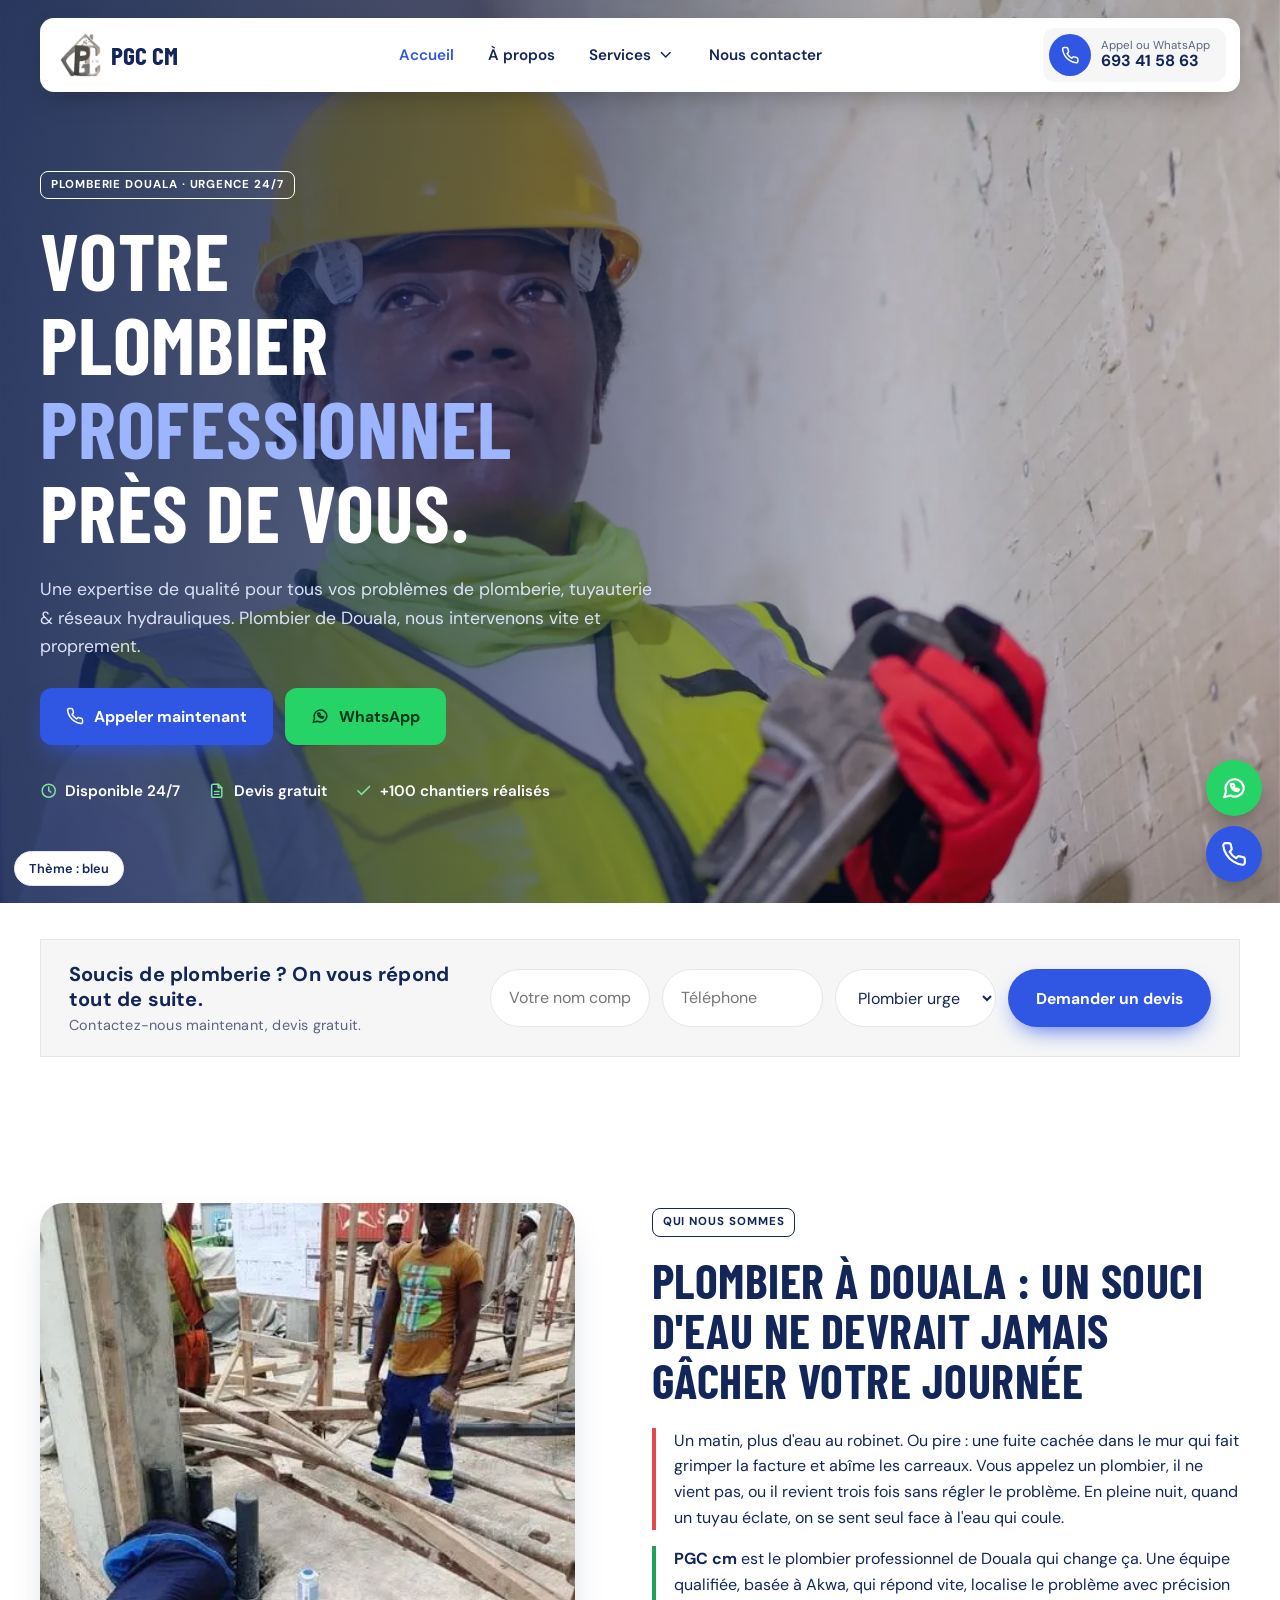
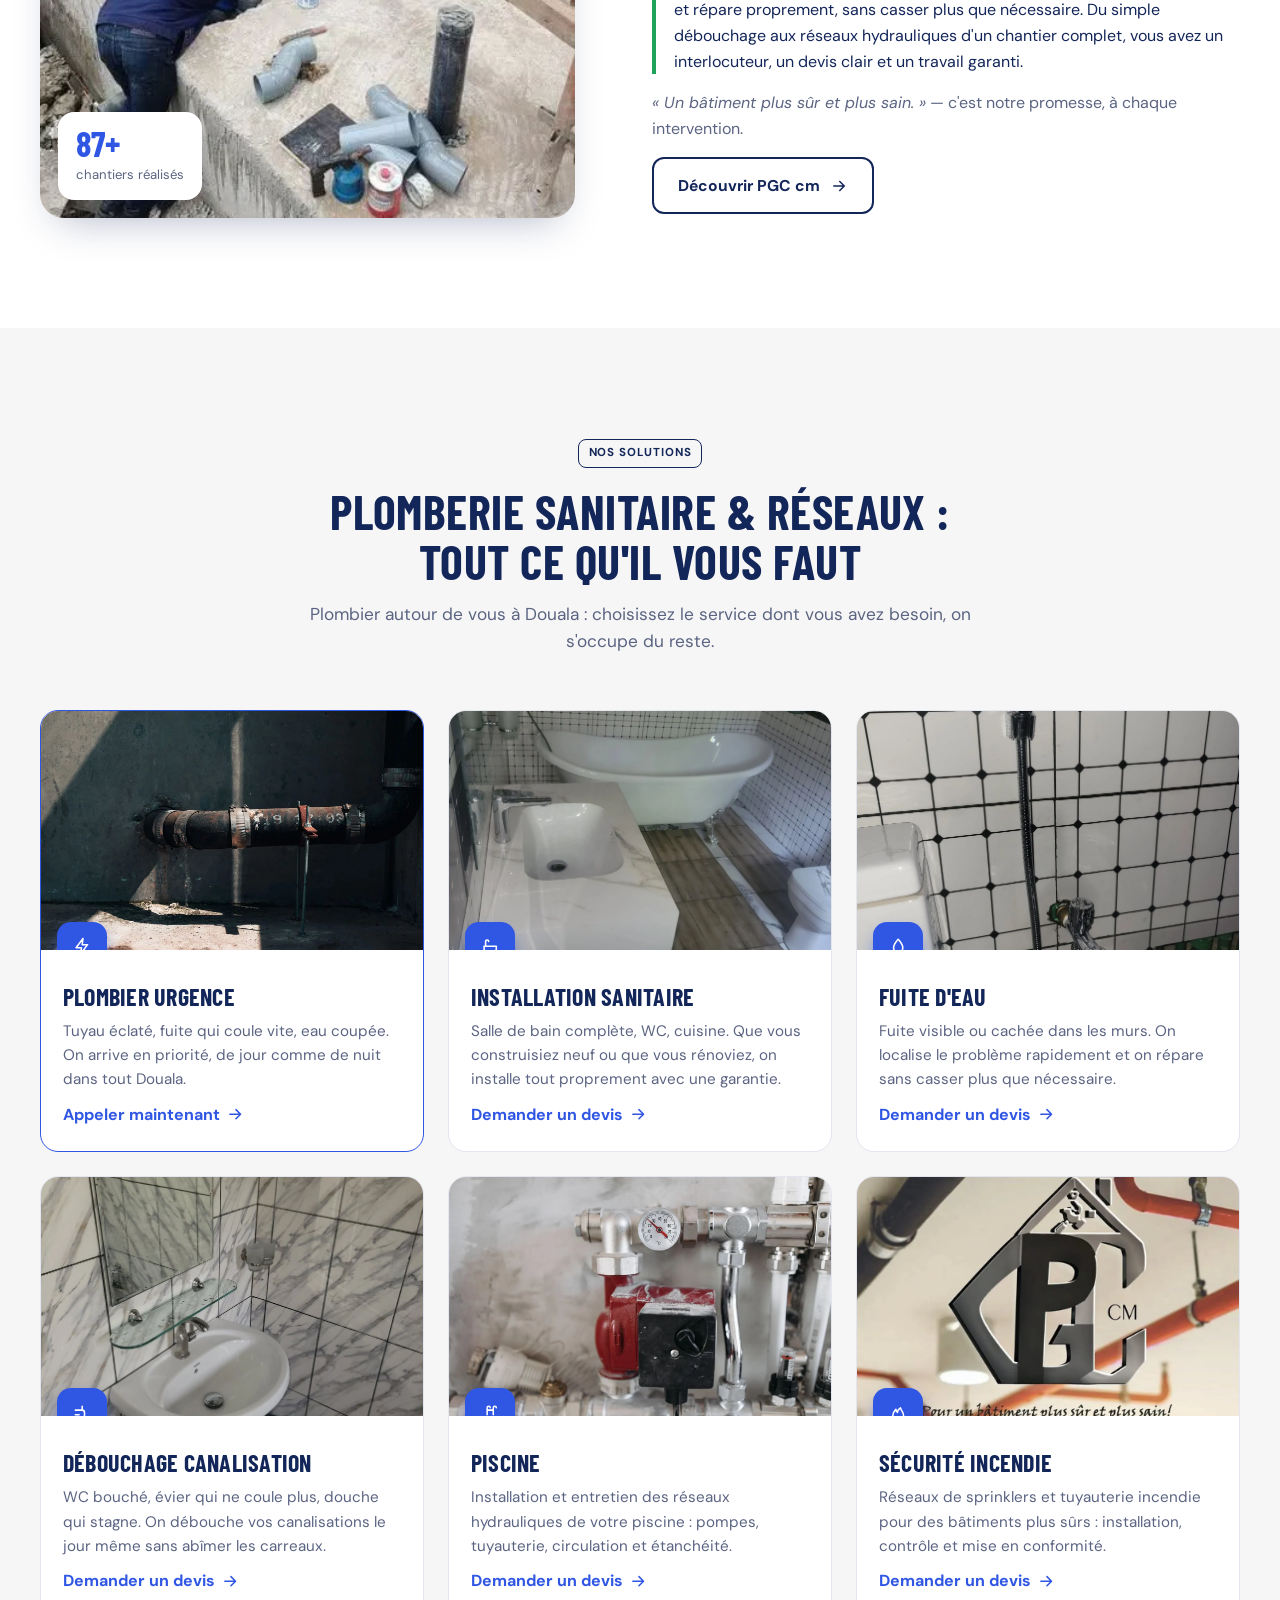
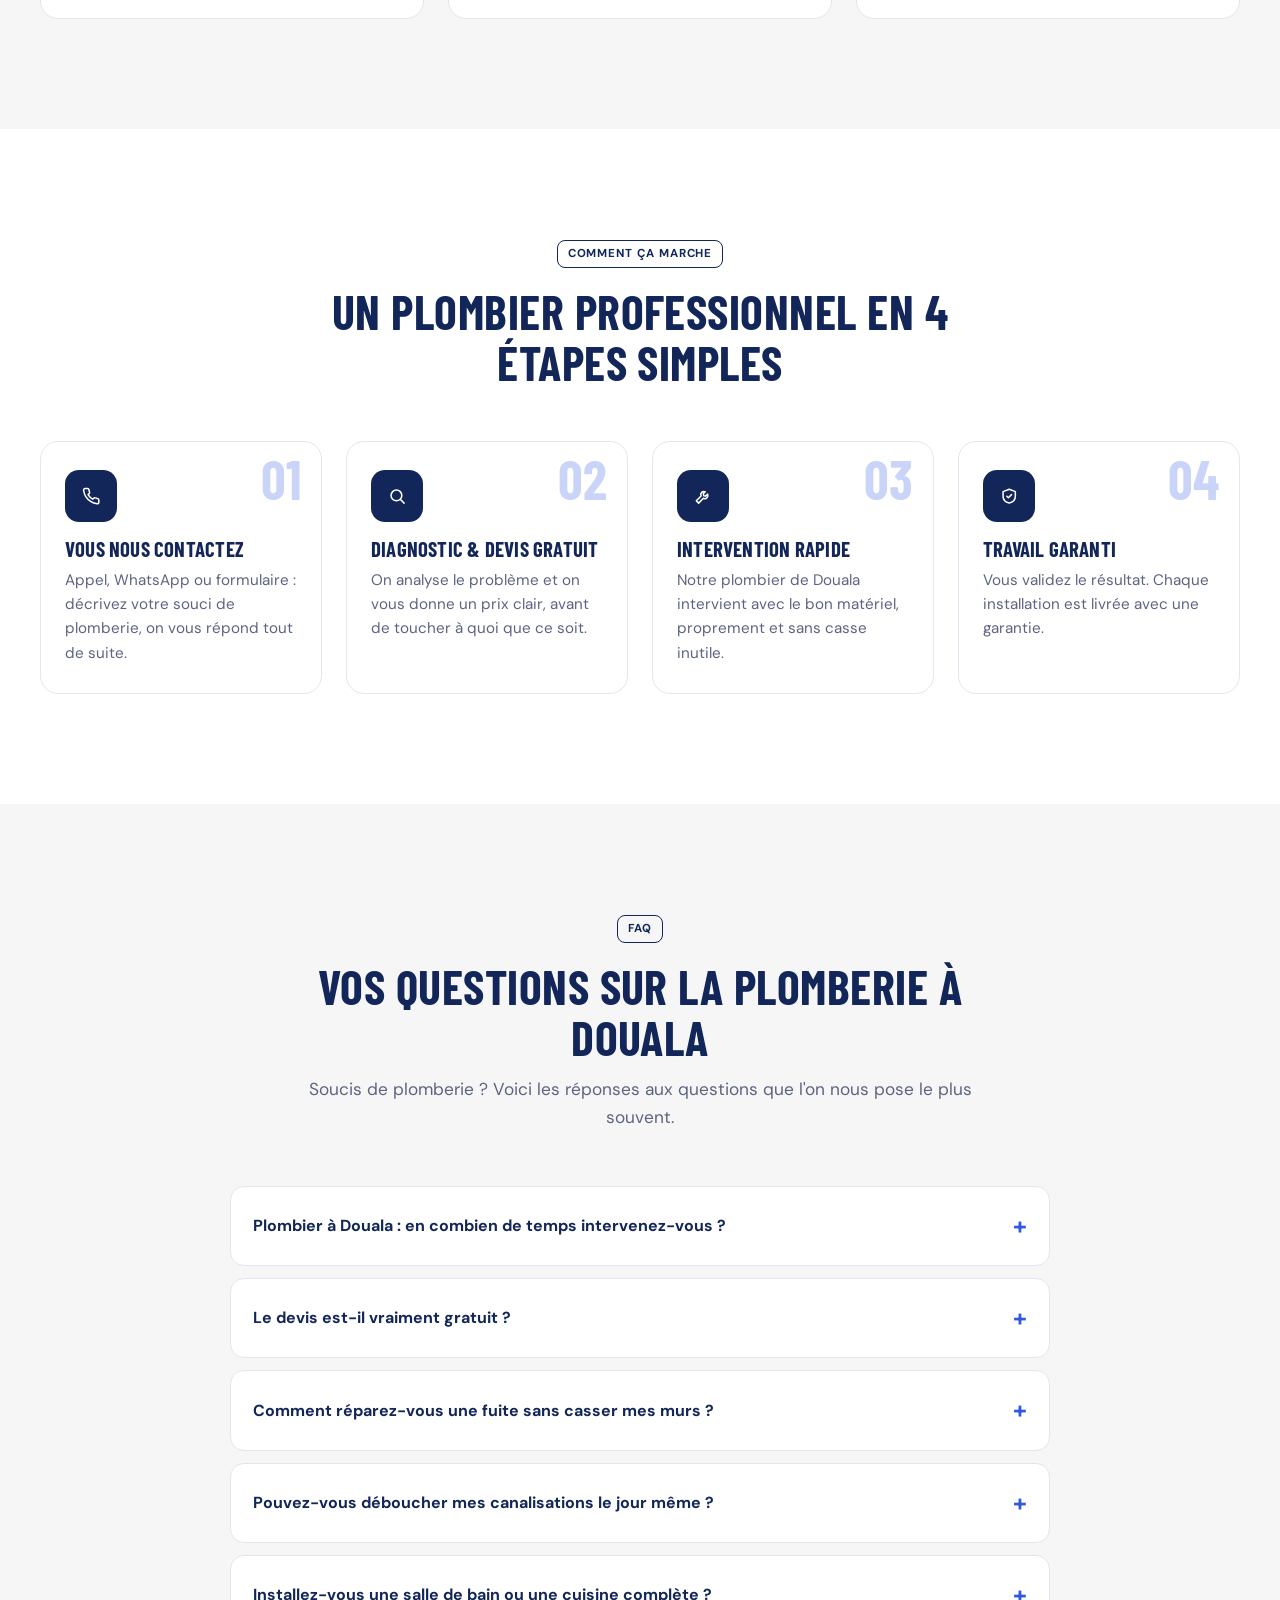
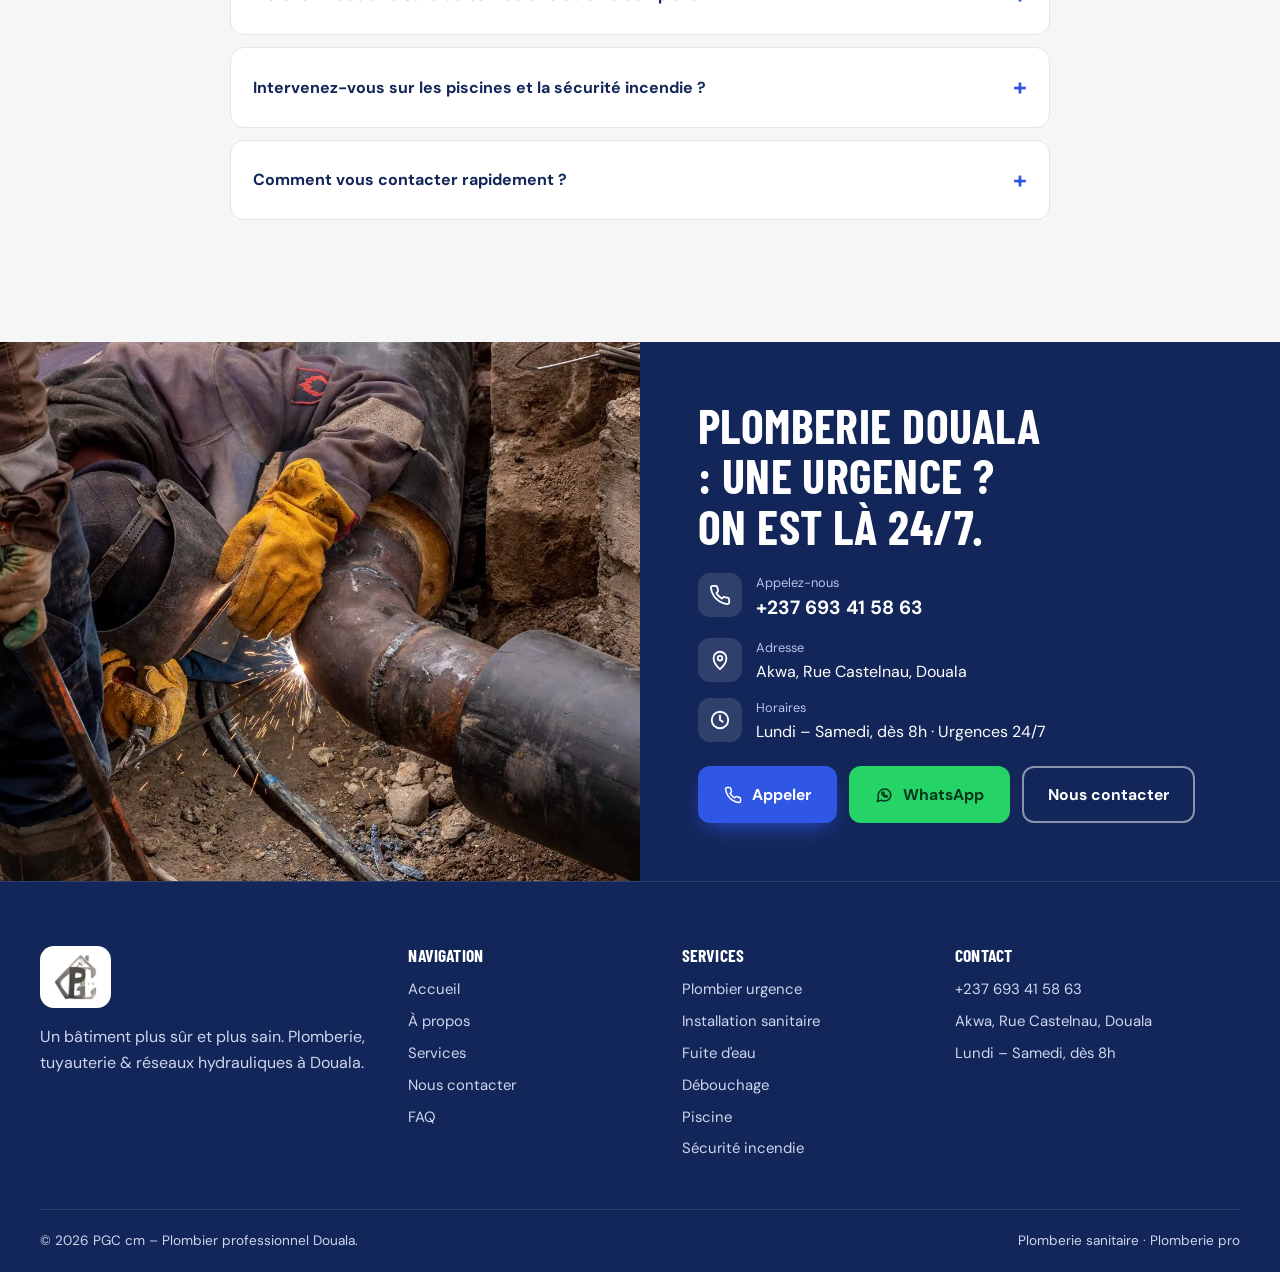
==== index.html @ 085d0d64 "Site vitrine PGC cm : accueil, à propos, contact (SEO, WebP, FAQ) Co-Authored-By: Claude Sonnet 5.5 " ====
<!doctype html>
<html lang="fr">
<head>
<meta charset="utf-8">
<meta name="viewport" content="width=device-width,initial-scale=1">
<title>Plombier professionnel Douala | Plomberie – PGC cm</title>
<meta name="description" content="PGC cm, plombier professionnel à Douala (Akwa) : plomberie sanitaire, fuite d'eau, débouchage, urgence 24/7. Devis gratuit. Appelez le 693 41 58 63.">
<link rel="preconnect" href="https://fonts.googleapis.com"><link rel="preconnect" href="https://fonts.gstatic.com" crossorigin>
<link href="https://fonts.googleapis.com/css2?family=Barlow+Condensed:wght@600;700&family=DM+Sans:wght@400;500;600;700&display=swap" rel="stylesheet">
<link rel="icon" href="assets/img/logo.webp">
<link rel="stylesheet" href="assets/css/style.css">
<!-- SEO -->
<link rel="canonical" href="https://www.pgccm.com/">
<meta name="robots" content="index,follow,max-image-preview:large">
<meta name="theme-color" content="#132659">
<meta name="geo.region" content="CM-LT"><meta name="geo.placename" content="Douala">
<meta property="og:type" content="website"><meta property="og:locale" content="fr_FR"><meta property="og:site_name" content="PGC cm">
<meta property="og:title" content="Plombier professionnel Douala | Plomberie – PGC cm"><meta property="og:description" content="PGC cm, plombier professionnel à Douala (Akwa) : plomberie sanitaire, fuite d'eau, débouchage, urgence 24/7. Devis gratuit. Appelez le 693 41 58 63.">
<meta property="og:url" content="https://www.pgccm.com/"><meta property="og:image" content="https://www.pgccm.com/assets/img/hero.webp">
<meta name="twitter:card" content="summary_large_image"><meta name="twitter:title" content="Plombier professionnel Douala | Plomberie – PGC cm"><meta name="twitter:description" content="PGC cm, plombier professionnel à Douala (Akwa) : plomberie sanitaire, fuite d'eau, débouchage, urgence 24/7. Devis gratuit. Appelez le 693 41 58 63."><meta name="twitter:image" content="https://www.pgccm.com/assets/img/hero.webp">
<link rel="preload" as="image" href="assets/img/hero.webp" fetchpriority="high">
<script type="application/ld+json">{"@context": "https://schema.org", "@type": ["Plumber", "LocalBusiness"], "@id": "https://www.pgccm.com/#business", "name": "PGC cm", "slogan": "Un bâtiment plus sûr et plus sain.", "url": "https://www.pgccm.com/", "image": "https://www.pgccm.com/assets/img/hero.webp", "logo": "https://www.pgccm.com/assets/img/logo.webp", "telephone": "+237693415863", "address": {"@type": "PostalAddress", "streetAddress": "Rue Castelnau, Akwa", "addressLocality": "Douala", "addressCountry": "CM"}, "areaServed": {"@type": "City", "name": "Douala"}, "openingHoursSpecification": [{"@type": "OpeningHoursSpecification", "dayOfWeek": ["Monday", "Tuesday", "Wednesday", "Thursday", "Friday", "Saturday"], "opens": "08:00", "closes": "18:00"}], "hasOfferCatalog": {"@type": "OfferCatalog", "name": "Services de plomberie", "itemListElement": [{"@type": "Offer", "itemOffered": {"@type": "Service", "name": "Plombier urgence"}}, {"@type": "Offer", "itemOffered": {"@type": "Service", "name": "Installation sanitaire"}}, {"@type": "Offer", "itemOffered": {"@type": "Service", "name": "Réparation de fuite d'eau"}}, {"@type": "Offer", "itemOffered": {"@type": "Service", "name": "Débouchage de canalisation"}}, {"@type": "Offer", "itemOffered": {"@type": "Service", "name": "Plomberie de piscine"}}, {"@type": "Offer", "itemOffered": {"@type": "Service", "name": "Sécurité incendie"}}]}}</script>
<script type="application/ld+json">{"@context": "https://schema.org", "@type": "FAQPage", "mainEntity": [{"@type": "Question", "name": "Plombier à Douala : en combien de temps intervenez-vous ?", "acceptedAnswer": {"@type": "Answer", "text": "Pour une urgence (tuyau éclaté, grosse fuite, eau coupée), nous venons en priorité, de jour comme de nuit. Pour les autres demandes, nous passons en général sous 24 heures."}}, {"@type": "Question", "name": "Le devis est-il vraiment gratuit ?", "acceptedAnswer": {"@type": "Answer", "text": "Oui. Nous évaluons votre besoin et vous donnons un prix clair avant le début des travaux, sans engagement."}}, {"@type": "Question", "name": "Comment réparez-vous une fuite sans casser mes murs ?", "acceptedAnswer": {"@type": "Answer", "text": "Nous localisons d'abord la fuite avec précision, pour ne casser que le strict nécessaire, puis nous réparons et remettons proprement."}}, {"@type": "Question", "name": "Pouvez-vous déboucher mes canalisations le jour même ?", "acceptedAnswer": {"@type": "Answer", "text": "Dans la grande majorité des cas, oui. WC bouché, évier ou douche qui stagne : nous débouchons sans abîmer vos carreaux."}}, {"@type": "Question", "name": "Installez-vous une salle de bain ou une cuisine complète ?", "acceptedAnswer": {"@type": "Answer", "text": "Oui, en neuf comme en rénovation : salle de bain, WC et cuisine, avec une garantie sur l'installation."}}, {"@type": "Question", "name": "Intervenez-vous sur les piscines et la sécurité incendie ?", "acceptedAnswer": {"@type": "Answer", "text": "Oui, nous réalisons les réseaux hydrauliques de piscines ainsi que la tuyauterie de sécurité incendie (sprinklers)."}}, {"@type": "Question", "name": "Comment vous contacter rapidement ?", "acceptedAnswer": {"@type": "Answer", "text": "Appelez le 693 41 58 63, écrivez-nous sur WhatsApp ou remplissez le formulaire de devis. Nous sommes disponibles du lundi au samedi dès 8h, et 24/7 pour les urgences."}}]}</script>
<!-- /SEO -->
</head>
<body>

<header class="site-header">
  <div class="container">
    <nav class="nav" aria-label="Navigation principale">
      <a class="brand" href="index.html"><img width="375" height="400" src="assets/img/logo.webp" alt="Logo PGC cm plombier Douala"><span>PGC cm</span></a>
      <button class="burger" aria-label="Ouvrir le menu" aria-expanded="false"><i data-i="menu"></i></button>
      <ul class="menu">
        <li><a class="active" href="index.html">Accueil</a></li>
        <li><a href="a-propos.html">À propos</a></li>
        <li class="has-mega">
          <button aria-haspopup="true">Services <i data-i="chev"></i></button>
          <div class="mega">
            <a href="index.html#urgence"><span class="ic"><i data-i="bolt"></i></span><span><strong>Plombier urgence</strong><small>Tuyau éclaté, fuite, eau coupée</small></span></a>
            <a href="index.html#sanitaire"><span class="ic"><i data-i="bath"></i></span><span><strong>Installation sanitaire</strong><small>Salle de bain, WC, cuisine</small></span></a>
            <a href="index.html#fuite"><span class="ic"><i data-i="drop"></i></span><span><strong>Fuite d'eau</strong><small>Détection et réparation</small></span></a>
            <a href="index.html#debouchage"><span class="ic"><i data-i="pipe"></i></span><span><strong>Débouchage canalisation</strong><small>WC, évier, douche</small></span></a>
            <a href="index.html#piscine"><span class="ic"><i data-i="pool"></i></span><span><strong>Piscine</strong><small>Installation et réseaux</small></span></a>
            <a href="index.html#incendie"><span class="ic"><i data-i="fire"></i></span><span><strong>Sécurité incendie</strong><small>Réseaux et sprinklers</small></span></a>
          </div>
        </li>
        <li><a href="contact.html">Nous contacter</a></li>
      </ul>
      <a class="nav-call" href="tel:+237693415863"><span class="ic"><i data-i="phone"></i></span><span><small>Appel ou WhatsApp</small>693 41 58 63</span></a>
    </nav>
  </div>
</header>

<main>
<!-- BANNIÈRE -->
<section class="hero">
  <img class="hero-img" src="assets/img/hero.webp" width="1400" height="1050" alt="Plombier professionnel à Douala avec sa clé à tuyau" fetchpriority="high" decoding="async">
  <div class="container">
    <span class="tag">Plomberie Douala · Urgence 24/7</span>
    <h1>Votre plombier <em>professionnel</em> près de vous.</h1>
    <p class="sub">Une expertise de qualité pour tous vos problèmes de plomberie, tuyauterie &amp; réseaux hydrauliques. Plombier de Douala, nous intervenons vite et proprement.</p>
    <div class="cta-row">
      <a class="btn btn-primary" href="tel:+237693415863"><i data-i="phone"></i> Appeler maintenant</a>
      <a class="btn btn-wa" href="https://wa.me/237693415863?text=Bonjour%20PGC%20cm%2C%20j%27ai%20un%20souci%20de%20plomberie." target="_blank" rel="noopener"><i data-i="wa"></i> WhatsApp</a>
    </div>
    <ul class="proofs">
      <li><i data-i="clock"></i> Disponible 24/7</li>
      <li><i data-i="file"></i> Devis gratuit</li>
      <li><i data-i="check"></i> +100 chantiers réalisés</li>
    </ul>
  </div>
</section>

<!-- PANNEAU DEVIS -->
<div class="quote-wrap"><div class="container">
  <div class="quote-bar reveal">
    <h3>Soucis de plomberie ? On vous répond tout de suite.<small>Contactez-nous maintenant, devis gratuit.</small></h3>
    <form class="quote-form" data-wa>
      <input name="nom" type="text" placeholder="Votre nom complet" aria-label="Nom complet" required>
      <input name="tel" type="tel" placeholder="Téléphone" aria-label="Téléphone" required>
      <select name="service" aria-label="Service souhaité">
        <option>Plombier urgence</option><option>Installation sanitaire</option><option>Fuite d'eau</option><option>Débouchage canalisation</option><option>Piscine</option><option>Sécurité incendie</option>
      </select>
      <button class="btn btn-primary" type="submit">Demander un devis</button>
    </form>
  </div>
</div></div>

<!-- QUI NOUS SOMMES -->
<section class="section" id="qui-sommes-nous">
  <div class="container split">
    <div class="photo-anim reveal">
      <img width="443" height="590" src="assets/img/chantier-1.webp" alt="Équipe de plombiers PGC cm sur un chantier à Douala" loading="lazy">
      <div class="badge"><b data-count="100" data-suffix="+">0</b><span>chantiers réalisés</span></div>
    </div>
    <div class="story reveal">
      <span class="tag">Qui nous sommes</span>
      <h2>Plombier à Douala : un souci d'eau ne devrait jamais gâcher votre journée</h2>
      <p class="problem">Un matin, plus d'eau au robinet. Ou pire : une fuite cachée dans le mur qui fait grimper la facture et abîme les carreaux. Vous appelez un plombier, il ne vient pas, ou il revient trois fois sans régler le problème. En pleine nuit, quand un tuyau éclate, on se sent seul face à l'eau qui coule.</p>
      <p class="solution"><strong>PGC cm</strong> est le plombier professionnel de Douala qui change ça. Une équipe qualifiée, basée à Akwa, qui répond vite, localise le problème avec précision et répare proprement, sans casser plus que nécessaire. Du simple débouchage aux réseaux hydrauliques d'un chantier complet, vous avez un interlocuteur, un devis clair et un travail garanti.</p>
      <p><em>« Un bâtiment plus sûr et plus sain. »</em> — c'est notre promesse, à chaque intervention.</p>
      <a class="btn btn-outline" href="a-propos.html">Découvrir PGC cm <i data-i="arrow"></i></a>
    </div>
  </div>
</section>

<!-- SERVICES -->
<section class="section soft" id="services">
  <div class="container">
    <div class="head-center reveal">
      <span class="tag">Nos solutions</span>
      <h2>Plomberie sanitaire &amp; réseaux : tout ce qu'il vous faut</h2>
      <p class="lead">Plombier autour de vous à Douala : choisissez le service dont vous avez besoin, on s'occupe du reste.</p>
    </div>
    <div class="cards">
      <article class="card urgent reveal" id="urgence">
        <div class="thumb"><img width="1400" height="935" src="assets/img/urgence.webp" alt="Canalisation réparée par un plombier urgence à Douala" loading="lazy"><span class="ic"><i data-i="bolt"></i></span></div>
        <div class="body"><h3>Plombier urgence</h3><p>Tuyau éclaté, fuite qui coule vite, eau coupée. On arrive en priorité, de jour comme de nuit dans tout Douala.</p><a class="more" href="tel:+237693415863">Appeler maintenant <i data-i="arrow"></i></a></div>
      </article>
      <article class="card reveal" id="sanitaire">
        <div class="thumb"><img width="1536" height="2048" src="assets/img/sanitaire.webp" alt="Installation sanitaire : baignoire sur pieds et vasque" loading="lazy"><span class="ic"><i data-i="bath"></i></span></div>
        <div class="body"><h3>Installation sanitaire</h3><p>Salle de bain complète, WC, cuisine. Que vous construisiez neuf ou que vous rénoviez, on installe tout proprement avec une garantie.</p><a class="more" href="contact.html">Demander un devis <i data-i="arrow"></i></a></div>
      </article>
      <article class="card reveal" id="fuite">
        <div class="thumb"><img width="1536" height="2048" src="assets/img/fuite.webp" alt="Vanne et douchette installées par un plombier professionnel" loading="lazy"><span class="ic"><i data-i="drop"></i></span></div>
        <div class="body"><h3>Fuite d'eau</h3><p>Fuite visible ou cachée dans les murs. On localise le problème rapidement et on répare sans casser plus que nécessaire.</p><a class="more" href="contact.html">Demander un devis <i data-i="arrow"></i></a></div>
      </article>
      <article class="card reveal" id="debouchage">
        <div class="thumb"><img width="1536" height="2048" src="assets/img/debouchage.webp" alt="Lavabo et évacuation après débouchage de canalisation" loading="lazy"><span class="ic"><i data-i="pipe"></i></span></div>
        <div class="body"><h3>Débouchage canalisation</h3><p>WC bouché, évier qui ne coule plus, douche qui stagne. On débouche vos canalisations le jour même sans abîmer les carreaux.</p><a class="more" href="contact.html">Demander un devis <i data-i="arrow"></i></a></div>
      </article>
      <article class="card reveal" id="piscine">
        <div class="thumb"><img width="1400" height="935" src="assets/img/piscine.webp" alt="Pompe et collecteur hydraulique pour piscine" loading="lazy"><span class="ic"><i data-i="pool"></i></span></div>
        <div class="body"><h3>Piscine</h3><p>Installation et entretien des réseaux hydrauliques de votre piscine : pompes, tuyauterie, circulation et étanchéité.</p><a class="more" href="contact.html">Demander un devis <i data-i="arrow"></i></a></div>
      </article>
      <article class="card reveal" id="incendie">
        <div class="thumb"><img width="960" height="956" src="assets/img/incendie.webp" alt="Réseau de sécurité incendie avec sprinklers" loading="lazy"><span class="ic"><i data-i="fire"></i></span></div>
        <div class="body"><h3>Sécurité incendie</h3><p>Réseaux de sprinklers et tuyauterie incendie pour des bâtiments plus sûrs : installation, contrôle et mise en conformité.</p><a class="more" href="contact.html">Demander un devis <i data-i="arrow"></i></a></div>
      </article>
    </div>
  </div>
</section>

<!-- COMMENT ÇA MARCHE -->
<section class="section" id="comment-ca-marche">
  <div class="container">
    <div class="head-center reveal">
      <span class="tag">Comment ça marche</span>
      <h2>Un plombier professionnel en 4 étapes simples</h2>
    </div>
    <div class="steps">
      <div class="step reveal"><div class="ic"><i data-i="phone"></i></div><h3>Vous nous contactez</h3><p>Appel, WhatsApp ou formulaire : décrivez votre souci de plomberie, on vous répond tout de suite.</p></div>
      <div class="step reveal"><div class="ic"><i data-i="search"></i></div><h3>Diagnostic &amp; devis gratuit</h3><p>On analyse le problème et on vous donne un prix clair, avant de toucher à quoi que ce soit.</p></div>
      <div class="step reveal"><div class="ic"><i data-i="tool"></i></div><h3>Intervention rapide</h3><p>Notre plombier de Douala intervient avec le bon matériel, proprement et sans casse inutile.</p></div>
      <div class="step reveal"><div class="ic"><i data-i="shield"></i></div><h3>Travail garanti</h3><p>Vous validez le résultat. Chaque installation est livrée avec une garantie.</p></div>
    </div>
  </div>
</section>

<!-- FAQ -->
<section class="section soft" id="faq">
  <div class="container">
    <div class="head-center reveal">
      <span class="tag">FAQ</span>
      <h2>Vos questions sur la plomberie à Douala</h2>
      <p class="lead">Soucis de plomberie ? Voici les réponses aux questions que l'on nous pose le plus souvent.</p>
    </div>
    <div class="faq">
      <details class="reveal"><summary>Plombier à Douala : en combien de temps intervenez-vous ?</summary><p>Pour une urgence (tuyau éclaté, grosse fuite, eau coupée), nous venons en priorité, de jour comme de nuit. Pour les autres demandes, nous passons en général sous 24 heures.</p></details>
      <details class="reveal"><summary>Le devis est-il vraiment gratuit ?</summary><p>Oui. Nous évaluons votre besoin et vous donnons un prix clair avant le début des travaux, sans engagement.</p></details>
      <details class="reveal"><summary>Comment réparez-vous une fuite sans casser mes murs ?</summary><p>Nous localisons d'abord la fuite avec précision, pour ne casser que le strict nécessaire, puis nous réparons et remettons proprement.</p></details>
      <details class="reveal"><summary>Pouvez-vous déboucher mes canalisations le jour même ?</summary><p>Dans la grande majorité des cas, oui. WC bouché, évier ou douche qui stagne : nous débouchons sans abîmer vos carreaux.</p></details>
      <details class="reveal"><summary>Installez-vous une salle de bain ou une cuisine complète ?</summary><p>Oui, en neuf comme en rénovation : salle de bain, WC et cuisine, avec une garantie sur l'installation.</p></details>
      <details class="reveal"><summary>Intervenez-vous sur les piscines et la sécurité incendie ?</summary><p>Oui, nous réalisons les réseaux hydrauliques de piscines ainsi que la tuyauterie de sécurité incendie (sprinklers).</p></details>
      <details class="reveal"><summary>Comment vous contacter rapidement ?</summary><p>Appelez le 693 41 58 63, écrivez-nous sur WhatsApp ou remplissez le formulaire de devis. Nous sommes disponibles du lundi au samedi dès 8h, et 24/7 pour les urgences.</p></details>
    </div>
  </div>
</section>

<section class="cta-section">
  <div class="cta-band reveal">
    <div class="cta-media"><img width="1400" height="933" src="assets/img/soudure.webp" alt="Soudure de canalisation par les plombiers PGC cm à Douala" loading="lazy"></div>
    <div class="cta-info">
      <h2>Plomberie Douala : une urgence ? On est là 24/7.</h2>
      <ul class="cta-list">
        <li><i data-i="phone"></i><span><small>Appelez-nous</small><a href="tel:+237693415863">+237 693 41 58 63</a></span></li>
        <li><i data-i="pin"></i><span><small>Adresse</small>Akwa, Rue Castelnau, Douala</span></li>
        <li><i data-i="clock"></i><span><small>Horaires</small>Lundi – Samedi, dès 8h · Urgences 24/7</span></li>
      </ul>
      <div class="cta-row">
        <a class="btn btn-primary" href="tel:+237693415863"><i data-i="phone"></i> Appeler</a>
        <a class="btn btn-wa" href="https://wa.me/237693415863" target="_blank" rel="noopener"><i data-i="wa"></i> WhatsApp</a>
        <a class="btn btn-ghost" href="contact.html">Nous contacter</a>
      </div>
    </div>
  </div></section>
</main>

<footer>
  <div class="container">
    <div class="foot-grid">
      <div><span class="foot-logo"><img width="375" height="400" src="assets/img/logo.webp" alt="PGC cm"></span><p>Un bâtiment plus sûr et plus sain. Plomberie, tuyauterie &amp; réseaux hydrauliques à Douala.</p></div>
      <div><h4>Navigation</h4><ul><li><a href="index.html">Accueil</a></li><li><a href="a-propos.html">À propos</a></li><li><a href="index.html#services">Services</a></li><li><a href="contact.html">Nous contacter</a></li><li><a href="index.html#faq">FAQ</a></li></ul></div>
      <div><h4>Services</h4><ul><li><a href="index.html#urgence">Plombier urgence</a></li><li><a href="index.html#sanitaire">Installation sanitaire</a></li><li><a href="index.html#fuite">Fuite d'eau</a></li><li><a href="index.html#debouchage">Débouchage</a></li><li><a href="index.html#piscine">Piscine</a></li><li><a href="index.html#incendie">Sécurité incendie</a></li></ul></div>
      <div><h4>Contact</h4><ul><li><a href="tel:+237693415863">+237 693 41 58 63</a></li><li>Akwa, Rue Castelnau, Douala</li><li>Lundi – Samedi, dès 8h</li></ul></div>
    </div>
    <div class="copy"><span>© <span id="y">2026</span> PGC cm – Plombier professionnel Douala.</span><span>Plomberie sanitaire · Plomberie pro</span></div>
  </div>
</footer>

<div class="float-actions">
  <a class="fa-wa" href="https://wa.me/237693415863" target="_blank" rel="noopener" aria-label="WhatsApp"><i data-i="wa"></i></a>
  <a class="fa-call" href="tel:+237693415863" aria-label="Appeler"><i data-i="phone"></i></a>
</div>
<button class="theme-toggle" type="button" aria-label="Changer le thème de couleurs">Thème : bleu</button>
<script src="assets/js/main.js" defer></script>
</body>
</html>
---- assets/css/style.css ----
/* ===== PGC cm — design system ===== */
:root{
  /* Thème 1 (par défaut) : bleu */
  --primary:#132659;
  --primary-2:#0d1c44;
  --accent:#3056e4;
  --accent-ink:#fff;
  --bg:#ffffff;
  --bg-soft:#f6f6f6;
  --ink:#132659;
  --muted:#5b6482;
  --line:#e3e6ef;
  --on-primary:#ffffff;
  --cta:#3056e4;
  --cta-hover:#2444c2;
  --radius:18px;
  --shadow:0 18px 40px -18px rgba(19,38,89,.35);
  --font-head:"Barlow Condensed","Arial Narrow",Impact,sans-serif;
  --font-body:"DM Sans","Segoe UI",system-ui,sans-serif;
}
/* Thème 2 : orange */
:root[data-theme="2"]{
  --primary:#1e2d34;
  --primary-2:#141f24;
  --accent:#e96429;
  --bg:#ffffff;
  --bg-soft:#f2f1f9;
  --ink:#1e2d34;
  --muted:#5d6a70;
  --line:#e4e2f0;
  --cta:#e96429;
  --cta-hover:#cf5320;
}

*{box-sizing:border-box;margin:0;padding:0}
html{scroll-behavior:smooth;scroll-padding-top:110px}
body{font-family:var(--font-body);color:var(--ink);background:var(--bg);line-height:1.6;-webkit-font-smoothing:antialiased;overflow-x:hidden}
img{max-width:100%;height:auto;display:block}
a{color:inherit;text-decoration:none}
ul{list-style:none}
h1,h2,h3,h4{font-family:var(--font-head);text-transform:uppercase;line-height:1.05;letter-spacing:.01em;font-weight:700}
h1{font-size:clamp(2.6rem,6.5vw,5rem)}
h2{font-size:clamp(1.9rem,4vw,3rem)}
h3{font-size:1.5rem}
.container{width:min(1200px,100% - 40px);margin-inline:auto}
.section{padding:clamp(64px,9vw,110px) 0}
.soft{background:var(--bg-soft)}
.tag{display:inline-block;font-size:.72rem;font-weight:700;letter-spacing:.08em;text-transform:uppercase;border:1px solid currentColor;border-radius:8px;padding:4px 10px;margin-bottom:18px}
.lead{color:var(--muted);font-size:1.08rem;max-width:62ch}
.i{width:1.15em;height:1.15em;display:inline-block;vertical-align:-.2em;flex:none}

/* Buttons */
.btn{display:inline-flex;align-items:center;gap:10px;font-weight:700;font-size:.98rem;padding:14px 24px;border-radius:12px;border:2px solid transparent;cursor:pointer;transition:transform .2s,background .2s,box-shadow .2s,color .2s;font-family:var(--font-body)}
.btn:hover{transform:translateY(-2px)}
.btn-primary{background:var(--cta);color:#fff;box-shadow:0 10px 24px -10px var(--cta)}
.btn-primary:hover{background:var(--cta-hover)}
.btn-wa{background:#25d366;color:#06361b}
.btn-wa:hover{background:#1fbd5a}
.btn-ghost{border-color:rgba(255,255,255,.5);color:#fff}
.btn-ghost:hover{background:#fff;color:var(--primary)}
.btn-outline{border-color:var(--primary);color:var(--primary)}
.btn-outline:hover{background:var(--primary);color:#fff}
:focus-visible{outline:3px solid var(--accent);outline-offset:3px}

/* ===== Header ===== */
.site-header{position:absolute;top:18px;left:0;right:0;z-index:50}
.nav{background:#fff;border-radius:14px;box-shadow:0 10px 30px -12px rgba(0,0,0,.35);display:flex;align-items:center;justify-content:space-between;gap:20px;padding:10px 14px 10px 20px}
.brand{display:flex;align-items:center;gap:10px;font-family:var(--font-head);font-weight:700;font-size:1.6rem;color:var(--primary);text-transform:uppercase}
.brand img{height:44px;width:auto}
.menu{display:flex;align-items:center;gap:6px}
.menu>li{position:relative}
.menu>li>a,.menu>li>button{font:600 .95rem var(--font-body);color:var(--ink);padding:10px 14px;border-radius:10px;background:none;border:0;cursor:pointer;display:flex;align-items:center;gap:6px}
.menu>li>a:hover,.menu>li>button:hover,.menu a.active{color:var(--accent)}
.has-mega:hover .mega,.has-mega:focus-within .mega,.has-mega.open .mega{opacity:1;visibility:visible;transform:translate(-50%,0)}
.mega{position:absolute;top:calc(100% + 10px);left:50%;transform:translate(-50%,10px);opacity:0;visibility:hidden;transition:.22s;background:#fff;border-radius:16px;box-shadow:0 30px 60px -20px rgba(19,38,89,.45);padding:14px;width:min(640px,90vw);display:grid;grid-template-columns:1fr 1fr;gap:6px;z-index:60}
.mega::before{content:"";position:absolute;top:-12px;left:0;right:0;height:14px}
.mega a{display:flex;gap:12px;align-items:flex-start;padding:12px;border-radius:12px;transition:background .2s}
.mega a:hover{background:var(--bg-soft)}
.mega .ic{width:40px;height:40px;border-radius:10px;background:var(--bg-soft);color:var(--accent);display:grid;place-items:center;flex:none}
.mega a:hover .ic{background:var(--accent);color:#fff}
.mega strong{display:block;font-size:.95rem;line-height:1.2}
.mega small{color:var(--muted);font-size:.8rem;line-height:1.3;display:block}
.nav-call{display:flex;align-items:center;gap:10px;background:var(--bg-soft);border-radius:12px;padding:6px 16px 6px 6px;font-weight:700;line-height:1.15}
.nav-call .ic{width:42px;height:42px;border-radius:50%;background:var(--cta);color:#fff;display:grid;place-items:center}
.nav-call small{display:block;font-weight:400;color:var(--muted);font-size:.72rem}
.burger{display:none;background:var(--bg-soft);border:0;width:44px;height:44px;border-radius:10px;cursor:pointer;color:var(--primary)}

/* ===== Hero ===== */
.hero{position:relative;background:var(--primary);color:var(--on-primary);margin:0;border-radius:0;overflow:hidden;min-height:660px;display:flex;align-items:flex-end}
.hero-img{position:absolute;inset:0;width:100%;height:100%;object-fit:cover;object-position:center 20%;animation:kenburns 18s ease-in-out infinite alternate}
.hero::before{content:"";position:absolute;inset:0;z-index:1;background:linear-gradient(90deg,rgba(19,38,89,.82) 0%,rgba(19,38,89,.6) 38%,rgba(19,38,89,.2) 70%,rgba(19,38,89,.05) 100%)}
:root[data-theme="2"] .hero::before{background:linear-gradient(90deg,rgba(30,45,52,.82) 0%,rgba(30,45,52,.6) 38%,rgba(30,45,52,.2) 70%,rgba(30,45,52,.05) 100%)}
@keyframes kenburns{from{transform:scale(1)}to{transform:scale(1.08)}}
.hero .container{position:relative;z-index:2;padding:170px 0 100px}
.hero h1{max-width:12ch}
.hero h1 em{font-style:normal;color:#9db4ff}
:root[data-theme="2"] .hero h1 em{color:#ff9a6b}
.hero p.sub{max-width:52ch;margin:22px 0 28px;color:#dbe2f7;font-size:1.1rem}
.cta-row{display:flex;flex-wrap:wrap;gap:12px}
.proofs{display:flex;flex-wrap:wrap;gap:12px 28px;margin-top:34px}
.proofs li{display:flex;align-items:center;gap:8px;font-weight:600;font-size:.95rem}
.proofs .i{color:#7fe2a0}

/* ===== Quick quote bar ===== */
.quote-wrap{padding:36px 0;background:var(--bg)}
.quote-bar{background:var(--bg-soft);border:1px solid var(--line);border-radius:0;padding:22px 28px;display:grid;grid-template-columns:1.1fr 2fr;gap:24px;align-items:center}
.quote-bar h3{font-family:var(--font-body);text-transform:none;font-size:1.25rem;line-height:1.25}
.quote-bar h3 small{display:block;font-weight:400;color:var(--muted);font-size:.9rem;margin-top:4px}
.quote-form{display:flex;gap:12px;flex-wrap:wrap}
.quote-form input,.quote-form select{flex:1 1 150px;min-width:0;padding:15px 18px;border-radius:30px;border:1px solid var(--line);background:#fff;font:inherit;color:var(--ink)}
.quote-form input:focus,.quote-form select:focus{outline:2px solid var(--accent);border-color:transparent}
.quote-form .btn{border-radius:30px;padding:14px 26px}

/* ===== About / story ===== */
.split{display:grid;grid-template-columns:1fr 1.1fr;gap:clamp(32px,6vw,80px);align-items:center}
.photo-anim{position:relative;border-radius:24px;overflow:hidden;aspect-ratio:4/4.6;box-shadow:var(--shadow)}
.photo-anim img{width:100%;height:100%;object-fit:cover;animation:kenburns 14s ease-in-out infinite alternate}
.photo-anim .badge{position:absolute;left:18px;bottom:18px;background:#fff;border-radius:16px;padding:14px 18px;box-shadow:var(--shadow);animation:float 4s ease-in-out infinite}
.photo-anim .badge b{font:700 2.2rem var(--font-head);color:var(--accent);display:block;line-height:1}
.photo-anim .badge span{font-size:.82rem;color:var(--muted)}
@keyframes float{50%{transform:translateY(-8px)}}
.story h2{margin-bottom:22px}
.story p{margin-bottom:16px;color:var(--muted)}
.story .problem{border-left:4px solid #e5484d;padding-left:18px;color:var(--ink)}
.story .solution{border-left:4px solid #1fa25a;padding-left:18px;color:var(--ink)}
.stats{display:grid;grid-template-columns:repeat(4,1fr);gap:20px;margin-top:34px}
.stats b{font:700 2.6rem var(--font-head);color:var(--accent);display:block;line-height:1}
.stats span{font-size:.88rem;color:var(--muted)}

/* ===== Services ===== */
.head-center{text-align:center;max-width:720px;margin:0 auto 54px}
.head-center .lead{margin:14px auto 0}
.cards{display:grid;grid-template-columns:repeat(3,1fr);gap:24px}
.card{background:#fff;border:1px solid var(--line);border-radius:var(--radius);overflow:hidden;display:flex;flex-direction:column;transition:transform .3s,box-shadow .3s}
.card:hover{transform:translateY(-6px);box-shadow:var(--shadow)}
.card .thumb{aspect-ratio:16/10;overflow:hidden;position:relative}
.card .thumb img{width:100%;height:100%;object-fit:cover;transition:transform .6s}
.card:hover .thumb img{transform:scale(1.07)}
.card .thumb .ic{position:absolute;left:16px;bottom:-22px;width:50px;height:50px;border-radius:14px;background:var(--cta);color:#fff;display:grid;place-items:center;box-shadow:0 8px 18px -6px var(--cta)}
.card .body{padding:34px 22px 24px;display:flex;flex-direction:column;gap:10px;flex:1}
.card p{color:var(--muted);font-size:.95rem;flex:1}
.card .more{font-weight:700;color:var(--accent);display:inline-flex;gap:6px;align-items:center}
.card.urgent{border-color:var(--accent)}

/* ===== Steps ===== */
.steps{display:grid;grid-template-columns:repeat(4,1fr);gap:24px;counter-reset:s}
.step{background:#fff;border-radius:var(--radius);padding:28px 24px;position:relative;border:1px solid var(--line)}
.step::before{counter-increment:s;content:"0" counter(s);font:700 3.4rem var(--font-head);color:var(--accent);opacity:.25;position:absolute;right:20px;top:10px;line-height:1}
.step .ic{width:52px;height:52px;border-radius:14px;background:var(--primary);color:#fff;display:grid;place-items:center;margin-bottom:16px}
.step h3{font-size:1.3rem;margin-bottom:8px}
.step p{color:var(--muted);font-size:.95rem}

/* ===== CTA band / footer ===== */
.cta-band{background:var(--primary);color:#fff;border-radius:0;overflow:hidden;display:grid;grid-template-columns:1fr 1fr;margin:0}
.cta-media{min-height:380px;position:relative}
.cta-media img{position:absolute;inset:0;width:100%;height:100%;object-fit:cover}
.cta-info{padding:clamp(28px,4.5vw,64px);display:flex;flex-direction:column;justify-content:center;gap:22px}
.cta-info h2{max-width:16ch}
.cta-list{display:grid;gap:14px}
.cta-list li{display:flex;gap:14px;align-items:flex-start}
.cta-list .i{width:44px;height:44px;padding:11px;border-radius:12px;background:rgba(255,255,255,.12);color:#fff}
.cta-list small{display:block;color:#b9c4ea;font-size:.8rem}
.cta-list a{font-weight:700;font-size:1.2rem}
footer{background:var(--primary);color:#cfd6ee;padding-top:64px;border-top:1px solid rgba(255,255,255,.12)}
.foot-grid{display:grid;grid-template-columns:1.4fr 1fr 1fr 1.2fr;gap:36px;padding-bottom:40px}
footer h4{color:#fff;font-size:1.1rem;margin-bottom:14px}
footer li{margin-bottom:8px;font-size:.93rem}
footer a:hover{color:#fff;text-decoration:underline}
.foot-logo{display:inline-flex;background:#fff;border-radius:14px;padding:8px 14px;margin-bottom:16px}
.foot-logo img{height:46px;width:auto}
.copy{border-top:1px solid rgba(255,255,255,.12);padding:20px 0;font-size:.85rem;display:flex;justify-content:space-between;flex-wrap:wrap;gap:8px}

/* ===== Page hero (inner pages) ===== */
.page-hero{background:var(--primary);color:#fff;margin:0;border-radius:0;padding:170px 0 90px;position:relative;overflow:hidden}
.page-hero::after{content:"";position:absolute;right:-80px;top:-80px;width:380px;height:380px;border-radius:50%;background:var(--accent);opacity:.25;filter:blur(10px)}
.page-hero p{color:#dbe2f7;max-width:58ch;margin-top:16px;font-size:1.1rem}

/* Gallery */
.gallery{display:grid;grid-template-columns:repeat(3,1fr);grid-auto-rows:270px;gap:18px}
.gallery figure:nth-child(1),.gallery figure:nth-child(4){grid-column:span 2}
.gallery figure{border-radius:16px;overflow:hidden;position:relative;margin:0}
.gallery img{width:100%;height:100%;object-fit:cover;transition:transform .5s}
.gallery figure:hover img{transform:scale(1.05)}
.gallery figcaption{position:absolute;left:0;right:0;bottom:0;padding:30px 16px 12px;background:linear-gradient(transparent,rgba(13,28,68,.85));color:#fff;font-weight:600;font-size:.9rem}

/* Contact */
.contact-grid{display:grid;grid-template-columns:1fr 1.2fr;gap:40px}
.info-list li{display:flex;gap:16px;padding:18px 0;border-bottom:1px solid var(--line)}
.info-list .ic{width:48px;height:48px;border-radius:14px;background:var(--bg-soft);color:var(--accent);display:grid;place-items:center;flex:none}
.info-list small{color:var(--muted);display:block}
.form-card{background:#fff;border:1px solid var(--line);border-radius:22px;padding:32px;box-shadow:var(--shadow)}
.form-card label{display:block;font-weight:600;font-size:.9rem;margin-bottom:6px}
.form-card .row{display:grid;grid-template-columns:1fr 1fr;gap:16px}
.form-card .field{margin-bottom:16px}
.form-card input,.form-card select,.form-card textarea{width:100%;padding:13px 16px;border-radius:12px;border:1px solid var(--line);background:var(--bg-soft);font:inherit;color:var(--ink)}
.form-card textarea{min-height:130px;resize:vertical}
.form-card input:focus,.form-card select:focus,.form-card textarea:focus{outline:2px solid var(--accent);background:#fff}
.map{border-radius:22px;overflow:hidden;margin-top:28px;border:1px solid var(--line)}
.map iframe{width:100%;height:260px;border:0}

/* FAQ */
.faq{max-width:820px;margin:0 auto}
.faq details{background:#fff;border:1px solid var(--line);border-radius:14px;margin-bottom:12px;padding:0 22px}
.faq summary{cursor:pointer;font-weight:700;padding:20px 0;list-style:none;display:flex;justify-content:space-between;gap:12px;align-items:center}
.faq summary::-webkit-details-marker{display:none}
.faq summary::after{content:"+";font-size:1.5rem;color:var(--accent);transition:transform .25s}
.faq details[open] summary::after{transform:rotate(45deg)}
.faq details p{padding-bottom:20px;color:var(--muted)}

/* Floating buttons + theme switch */
.float-actions{position:fixed;right:18px;bottom:18px;display:flex;flex-direction:column;gap:10px;z-index:70}
.float-actions a{width:56px;height:56px;border-radius:50%;display:grid;place-items:center;box-shadow:0 10px 24px -8px rgba(0,0,0,.45);color:#fff;transition:transform .2s}
.float-actions a:hover{transform:scale(1.08)}
.fa-wa{background:#25d366}.fa-call{background:var(--cta)}
.fa-wa .i,.fa-call .i{width:26px;height:26px}
.theme-toggle{position:fixed;left:14px;bottom:14px;z-index:70;background:#fff;border:1px solid var(--line);border-radius:30px;padding:8px 14px;font:600 .8rem var(--font-body);cursor:pointer;box-shadow:var(--shadow);color:var(--ink)}

/* Reveal */
.reveal{opacity:0;transform:translateY(28px);transition:opacity .7s,transform .7s}
.reveal.in{opacity:1;transform:none}
@media (prefers-reduced-motion:reduce){*{animation:none!important;transition:none!important}.reveal{opacity:1;transform:none}}

/* ===== Responsive ===== */
@media (max-width:1020px){
  .cards{grid-template-columns:repeat(2,1fr)}
  .steps{grid-template-columns:repeat(2,1fr)}
  .foot-grid{grid-template-columns:1fr 1fr}
  .gallery{grid-template-columns:repeat(2,1fr)}
  .gallery figure:nth-child(n){grid-column:auto}
  .gallery figure:nth-child(1){grid-column:span 2}
}
@media (max-width:900px){
  .burger{display:grid;place-items:center}
  .nav-call{display:none}
  .menu{position:absolute;top:calc(100% + 10px);left:0;right:0;background:#fff;border-radius:16px;box-shadow:var(--shadow);flex-direction:column;align-items:stretch;padding:12px;display:none}
  .menu.open{display:flex}
  .mega{position:static;transform:none!important;opacity:1;visibility:visible;box-shadow:none;width:100%;display:none;grid-template-columns:1fr;padding:4px}
  .has-mega.open .mega{display:grid}
  .mega::before{display:none}
  .split,.contact-grid,.quote-bar{grid-template-columns:1fr}
  .hero{min-height:0}
  .hero-img{opacity:.6}
  .hero::before{background:linear-gradient(180deg,rgba(19,38,89,.5),rgba(19,38,89,.8))}
  .hero .container{padding:140px 0 110px}
  .stats{grid-template-columns:repeat(2,1fr)}
}
@media (max-width:760px){.cta-band{grid-template-columns:1fr}.cta-media{min-height:240px}}
@media (max-width:620px){
  .cards,.steps,.foot-grid{grid-template-columns:1fr}
  .gallery{grid-template-columns:1fr;grid-auto-rows:230px}
  .gallery figure:nth-child(n){grid-column:auto}
  
  .form-card .row{grid-template-columns:1fr}
  .quote-bar{padding:20px}
  .btn{width:100%;justify-content:center}
}
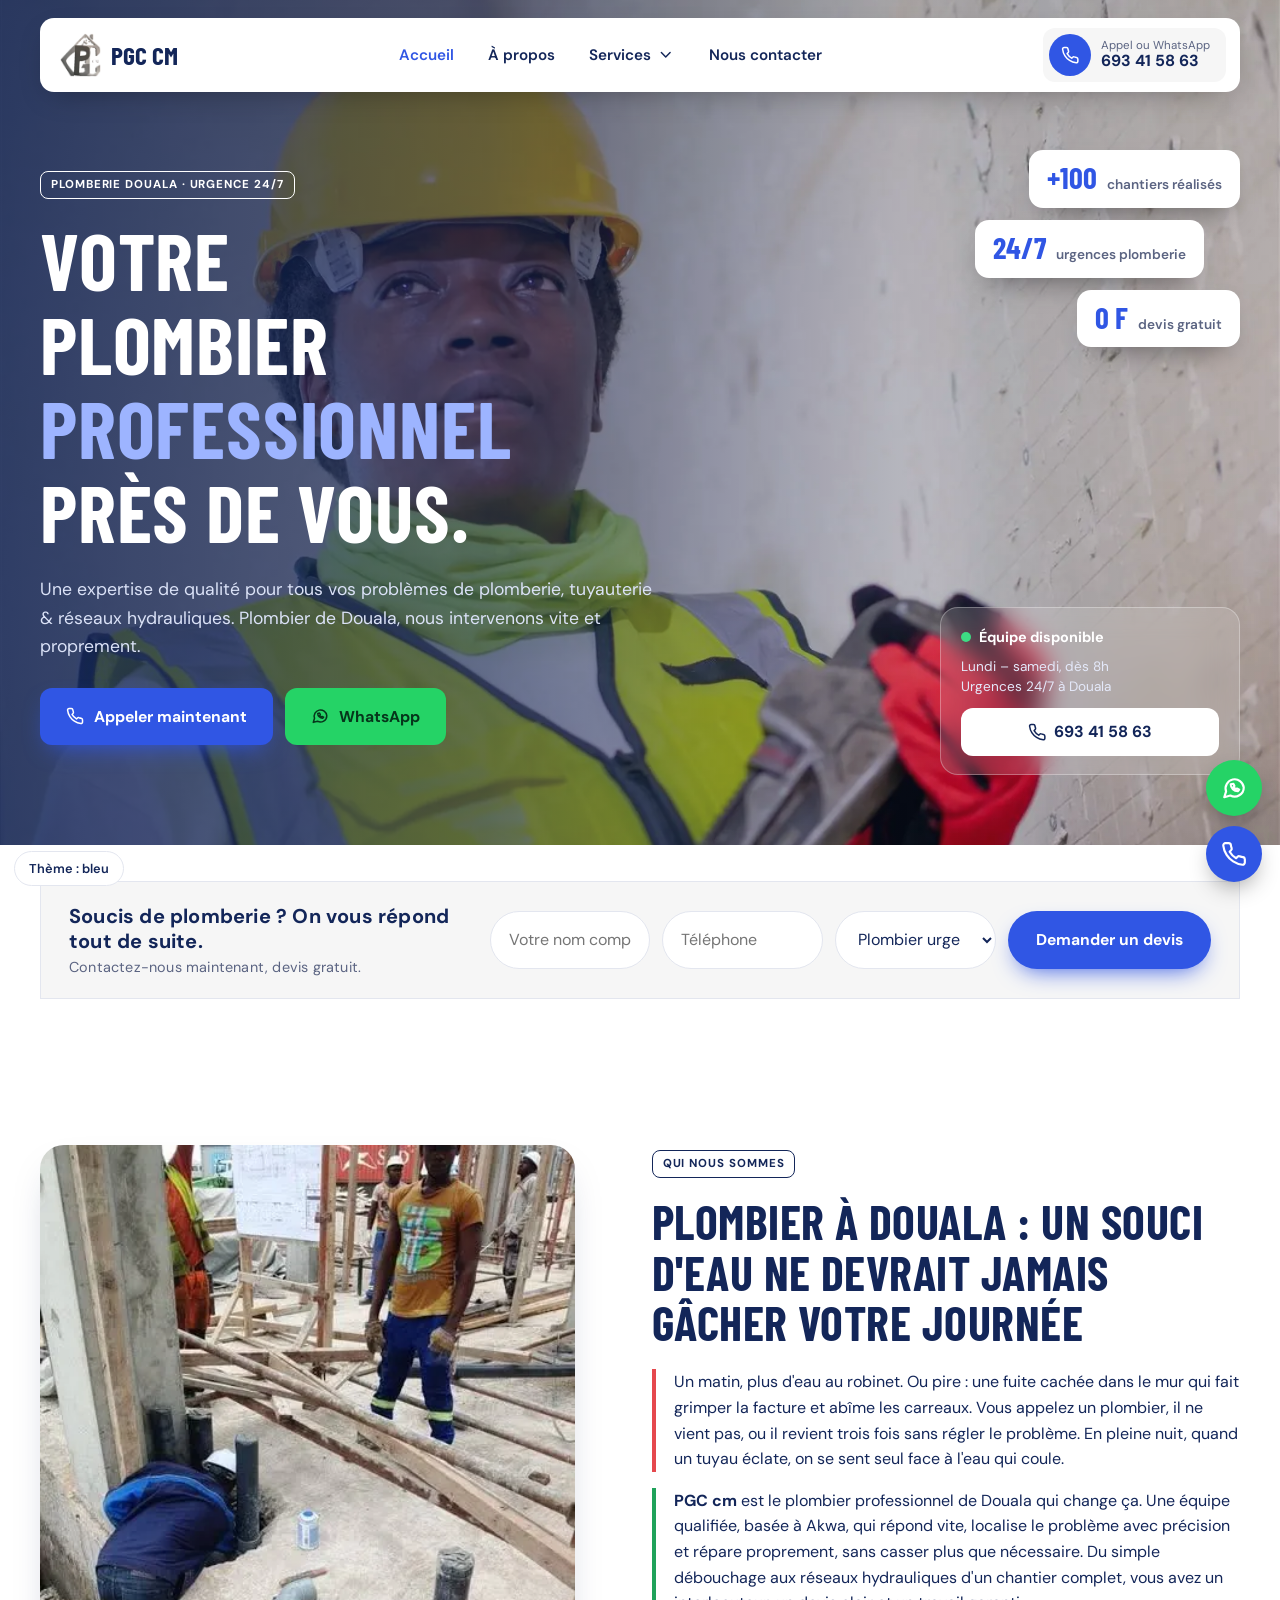
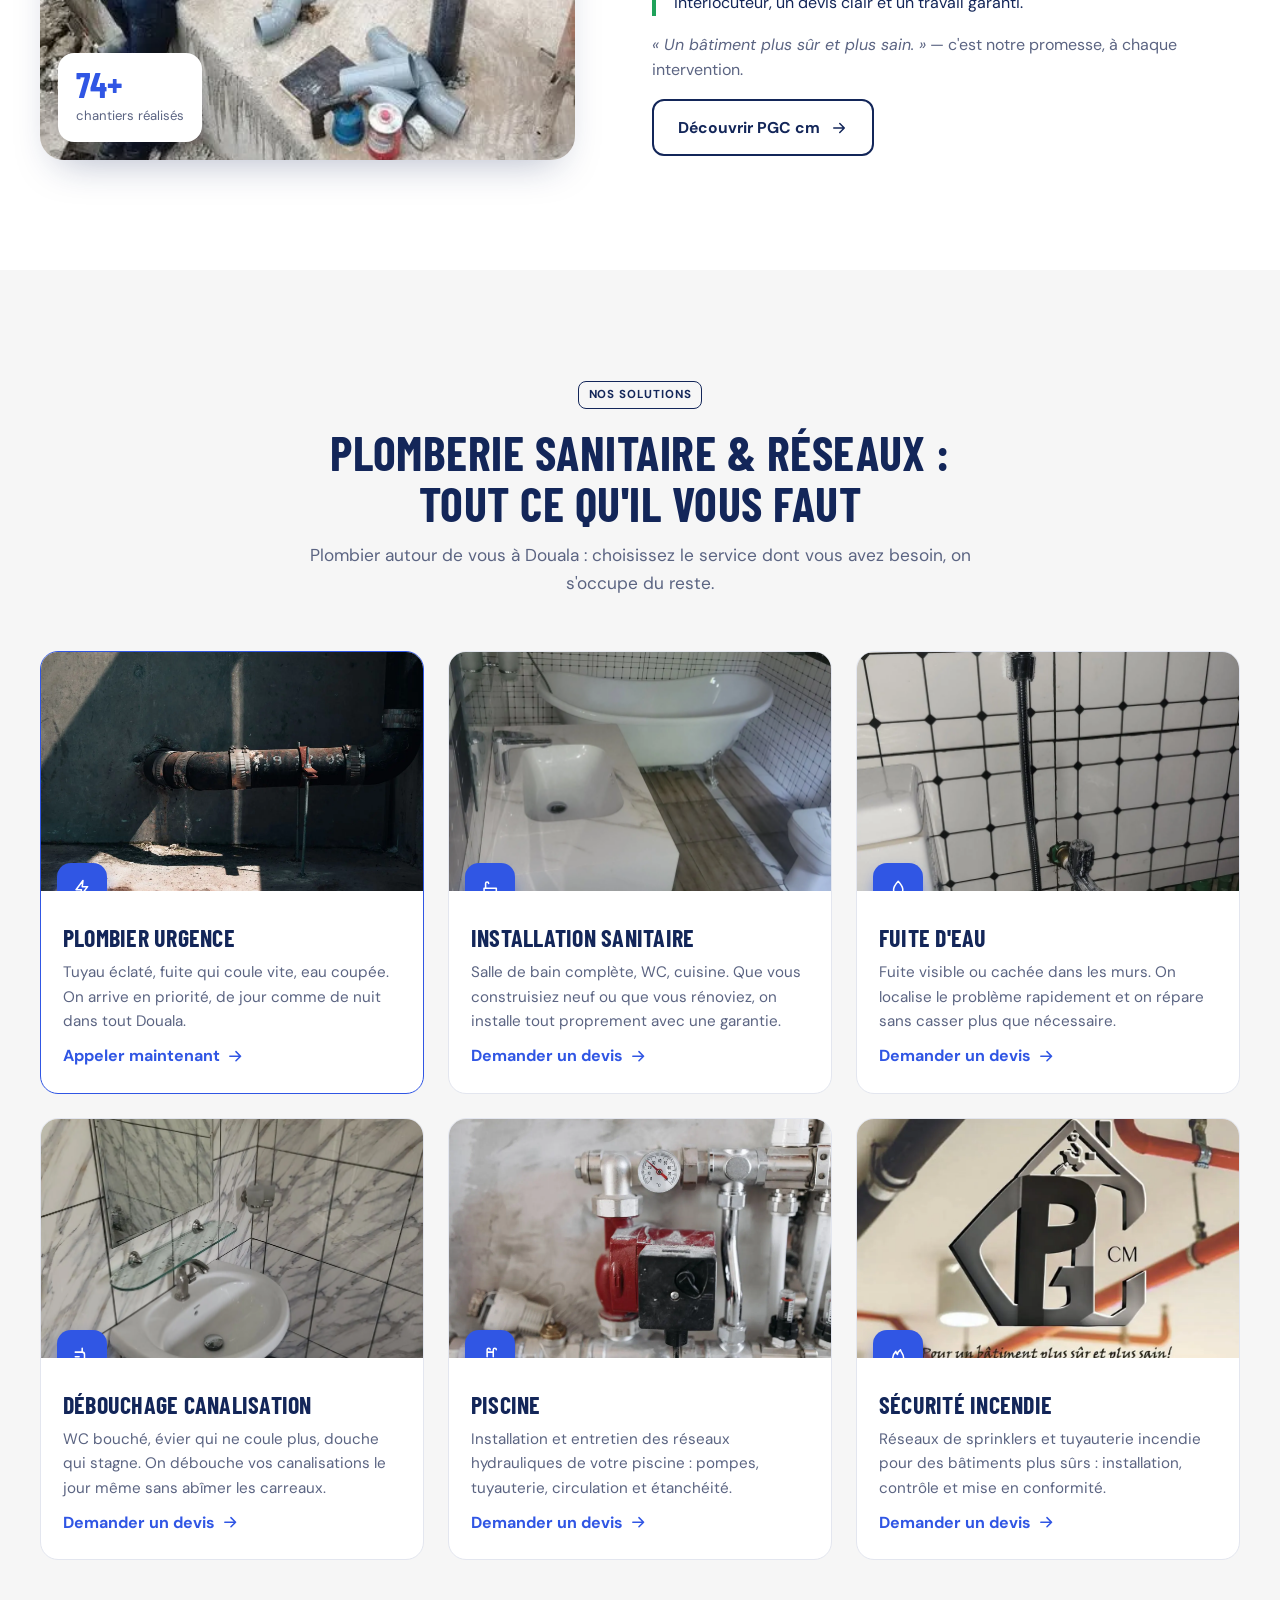
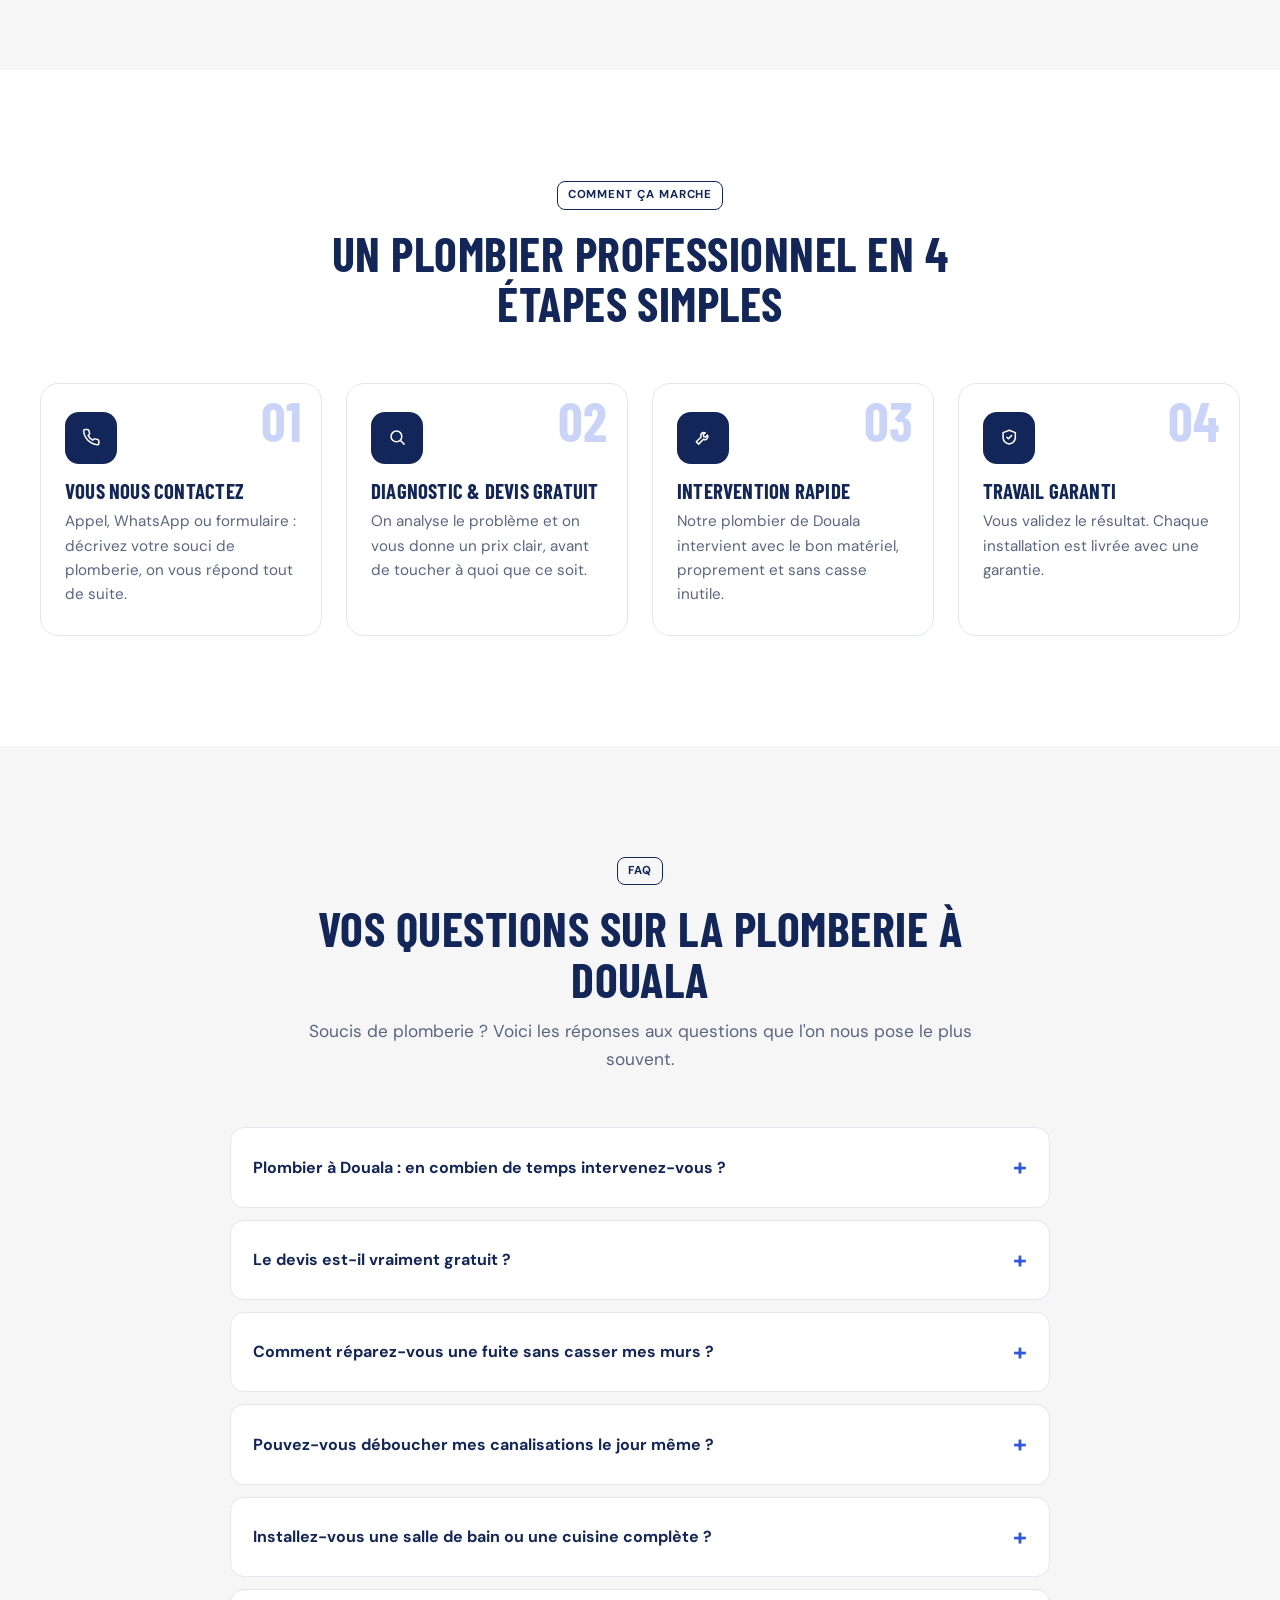
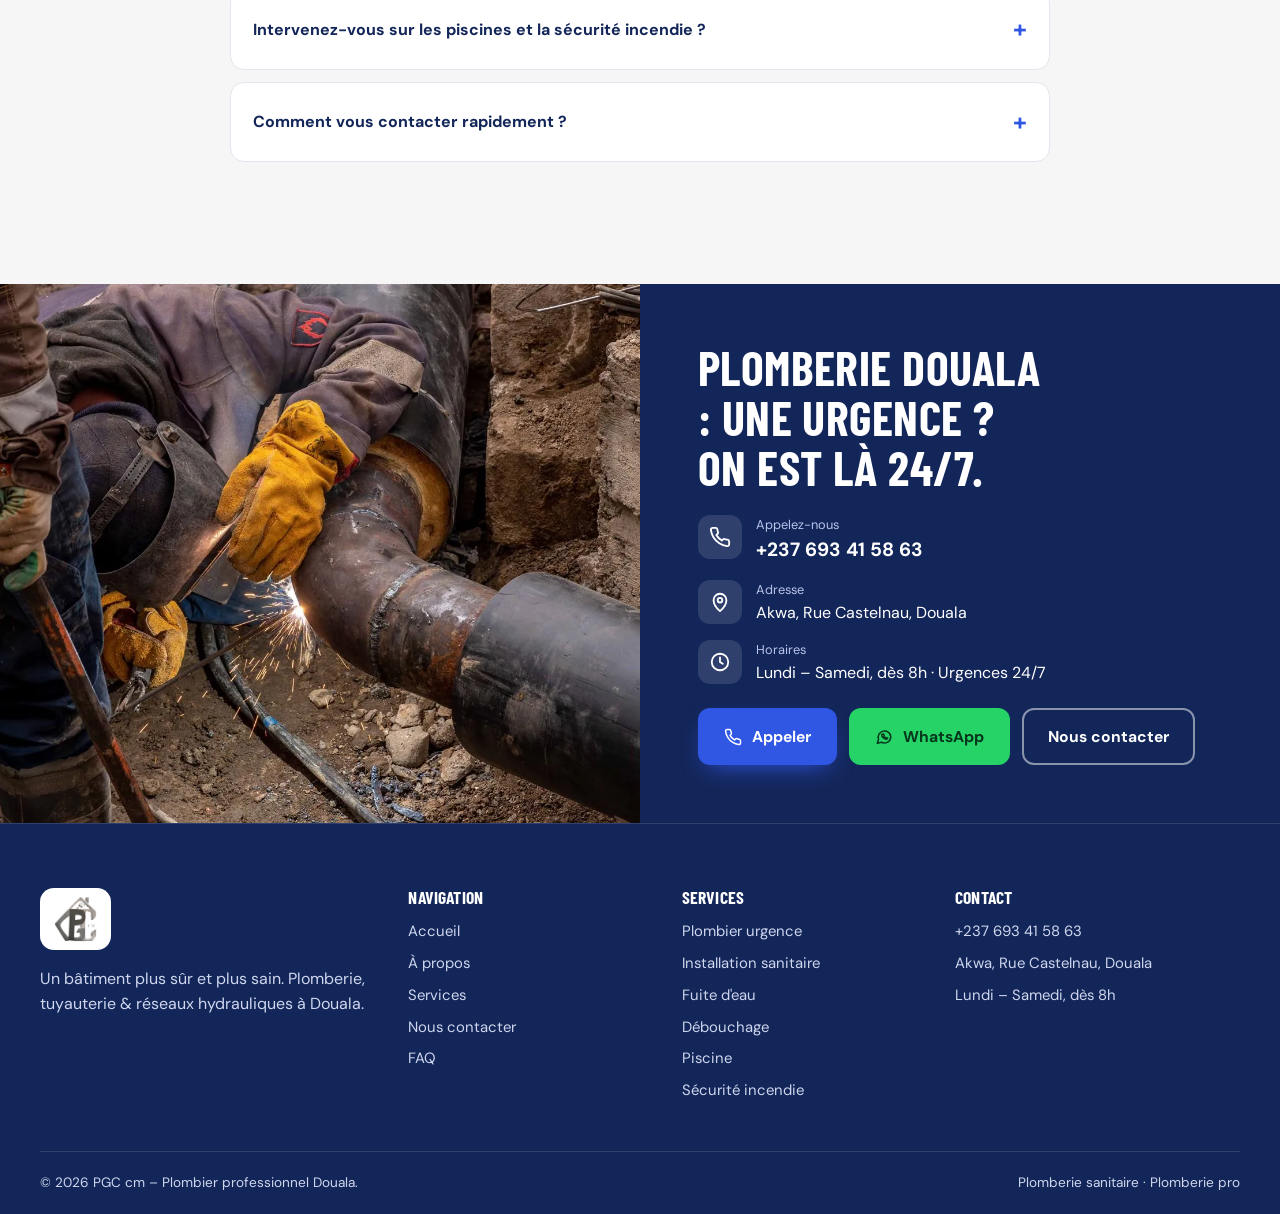
==== commit 344811a1: "Bannière : colonne de droite (pastilles chiffrées + carte disponibilité) sur ordinateur Co-Authored-" ====
--- a/index.html
+++ b/index.html
@@ -68,6 +68,18 @@
       <li><i data-i="file"></i> Devis gratuit</li>
       <li><i data-i="check"></i> +100 chantiers réalisés</li>
     </ul>
+    <aside class="hero-side" aria-label="Informations clés">
+      <ul class="hero-chips">
+        <li><b>+100</b><span>chantiers réalisés</span></li>
+        <li><b>24/7</b><span>urgences plomberie</span></li>
+        <li><b>0 F</b><span>devis gratuit</span></li>
+      </ul>
+      <div class="hero-card">
+        <span class="live"><i></i> Équipe disponible</span>
+        <p>Lundi – samedi, dès 8h<br>Urgences 24/7 à Douala</p>
+        <a href="tel:+237693415863"><i data-i="phone"></i> 693 41 58 63</a>
+      </div>
+    </aside>
   </div>
 </section>
 
--- a/assets/css/style.css
+++ b/assets/css/style.css
@@ -101,6 +101,25 @@
 .proofs li{display:flex;align-items:center;gap:8px;font-weight:600;font-size:.95rem}
 .proofs .i{color:#7fe2a0}
 
+
+/* Hero : colonne de droite (ordinateur) */
+.hero-side{position:absolute;right:0;top:150px;bottom:70px;width:300px;display:flex;flex-direction:column;justify-content:space-between;align-items:flex-end}
+.hero-chips{display:grid;gap:12px;justify-items:end}
+.hero-chips li{background:#fff;color:var(--primary);border-radius:14px;padding:12px 18px;display:flex;align-items:baseline;gap:10px;box-shadow:0 14px 30px -14px rgba(0,0,0,.5);animation:float 5s ease-in-out infinite}
+.hero-chips li:nth-child(2){margin-right:36px;animation-delay:-1.6s}
+.hero-chips li:nth-child(3){animation-delay:-3.2s}
+.hero-chips b{font:700 1.9rem var(--font-head);color:var(--accent);line-height:1}
+.hero-chips span{font-size:.85rem;font-weight:600;color:var(--muted)}
+.hero-card{width:100%;background:rgba(255,255,255,.14);backdrop-filter:blur(14px);-webkit-backdrop-filter:blur(14px);border:1px solid rgba(255,255,255,.3);border-radius:18px;padding:18px 20px;color:#fff}
+.hero-card .live{display:flex;align-items:center;gap:8px;font-weight:700;font-size:.9rem}
+.hero-card .live i{width:10px;height:10px;border-radius:50%;background:#3ddc84;box-shadow:0 0 0 0 rgba(61,220,132,.7);animation:pulse 1.8s infinite}
+@keyframes pulse{70%{box-shadow:0 0 0 10px rgba(61,220,132,0)}100%{box-shadow:0 0 0 0 rgba(61,220,132,0)}}
+.hero-card p{font-size:.85rem;color:#e4e9fa;margin:8px 0 12px;line-height:1.45}
+.hero-card a{display:flex;align-items:center;justify-content:center;gap:8px;background:#fff;color:var(--primary);font-weight:700;border-radius:12px;padding:11px;transition:background .2s,color .2s}
+.hero-card a:hover{background:var(--cta);color:#fff}
+@media (min-width:1021px){.hero .proofs{display:none}}
+@media (max-width:1020px){.hero-side{display:none}}
+
 /* ===== Quick quote bar ===== */
 .quote-wrap{padding:36px 0;background:var(--bg)}
 .quote-bar{background:var(--bg-soft);border:1px solid var(--line);border-radius:0;padding:22px 28px;display:grid;grid-template-columns:1.1fr 2fr;gap:24px;align-items:center}
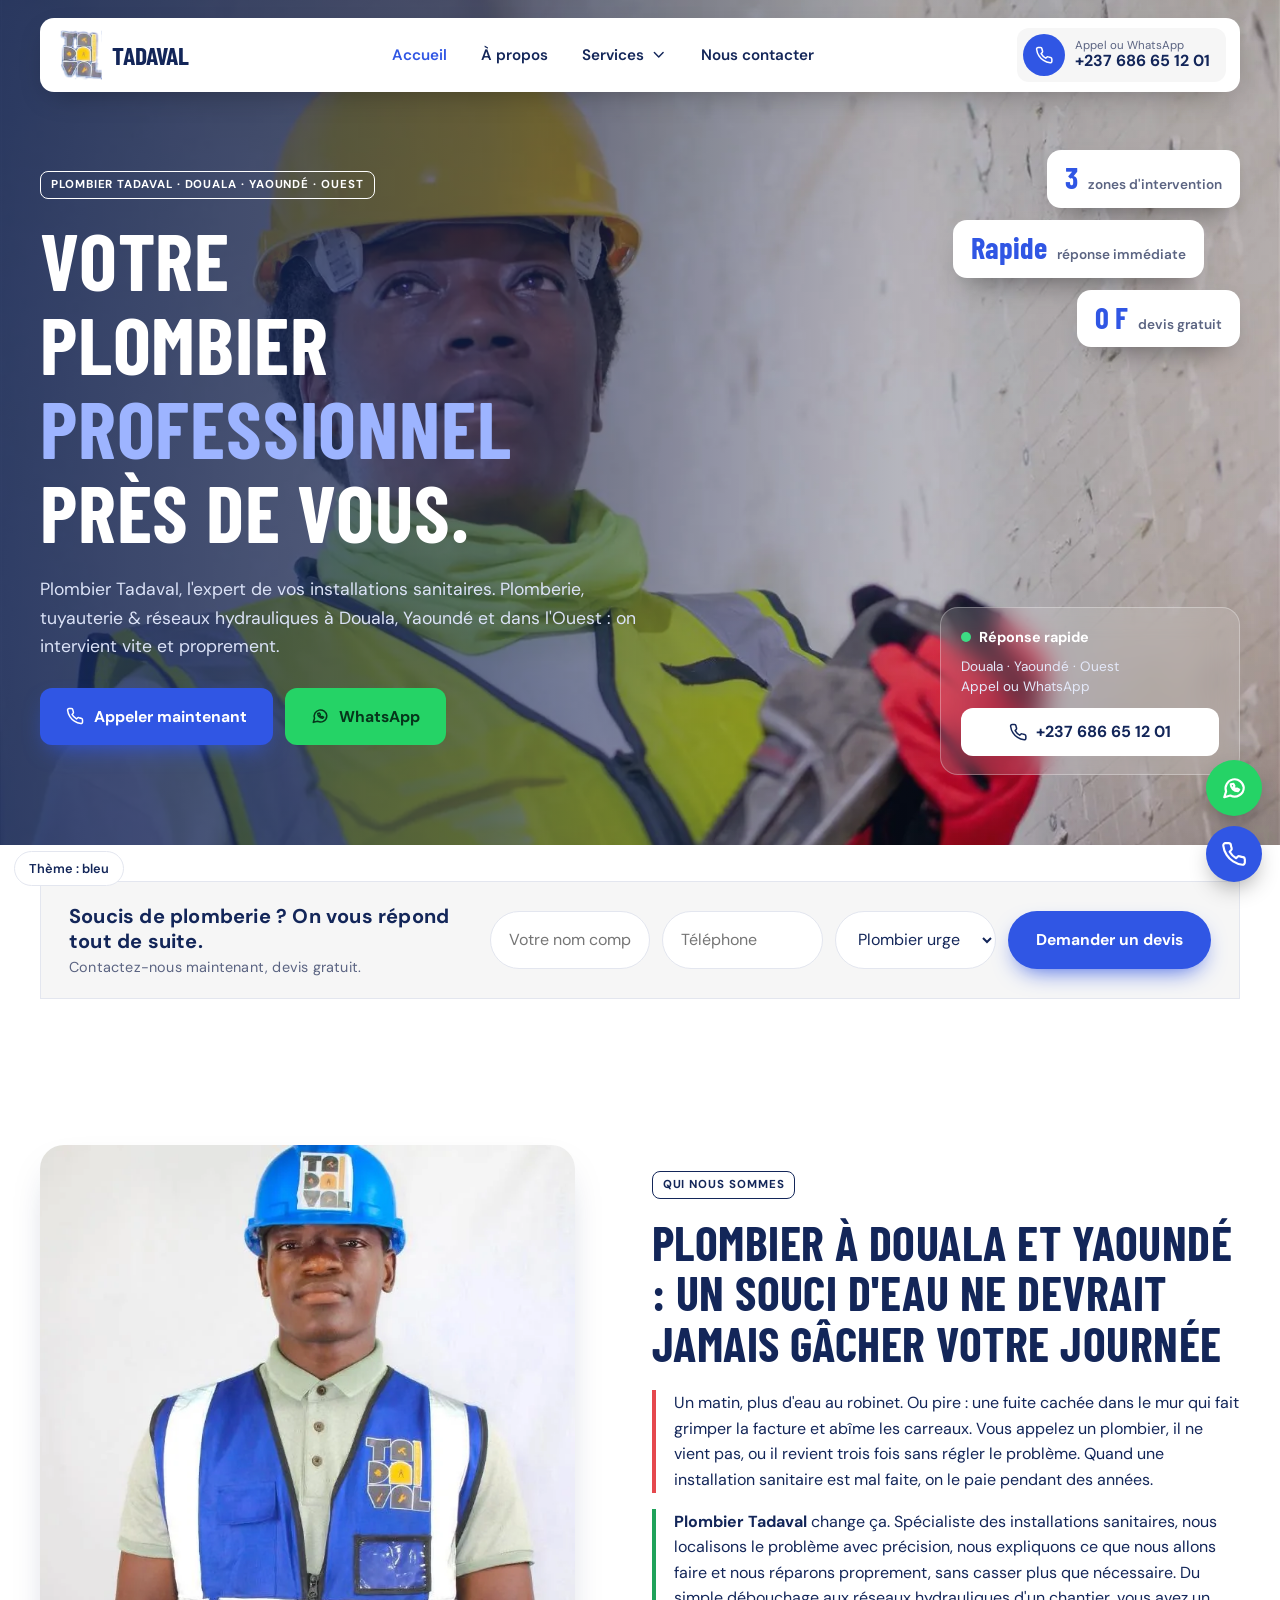
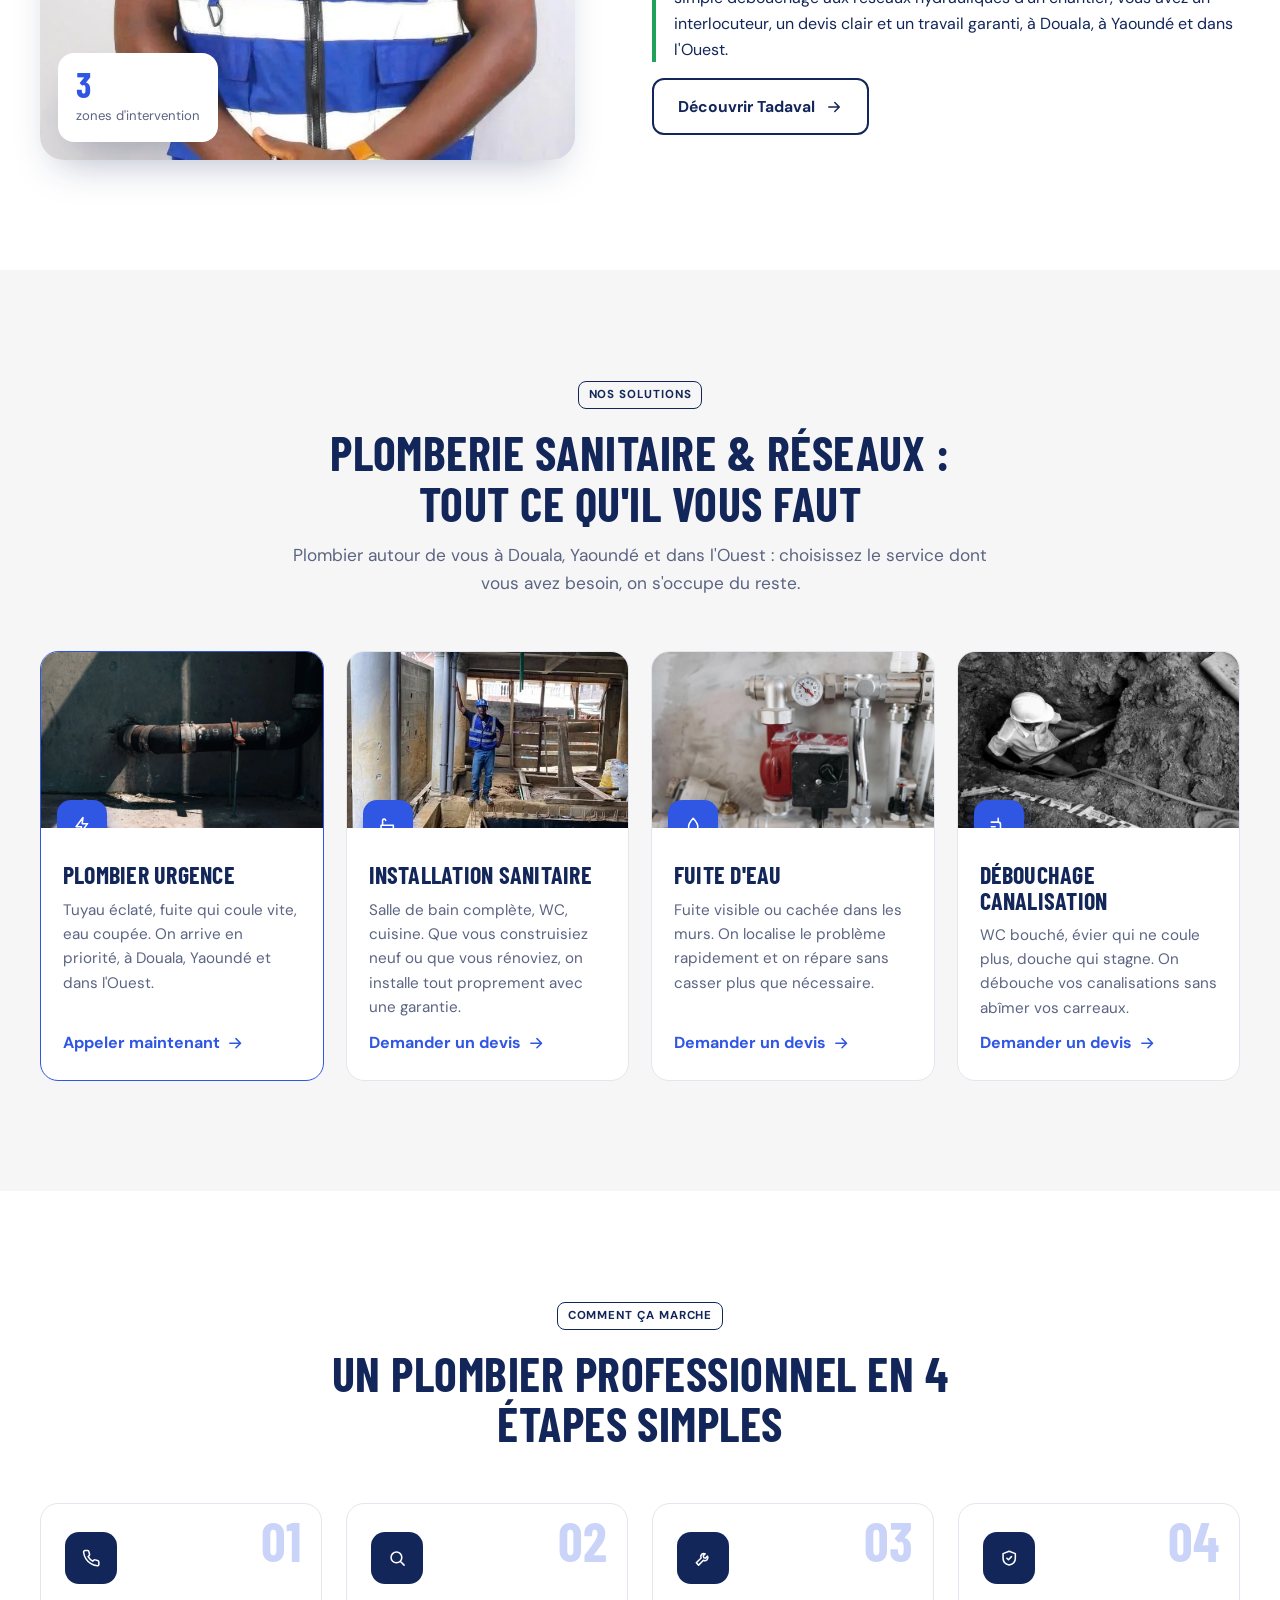
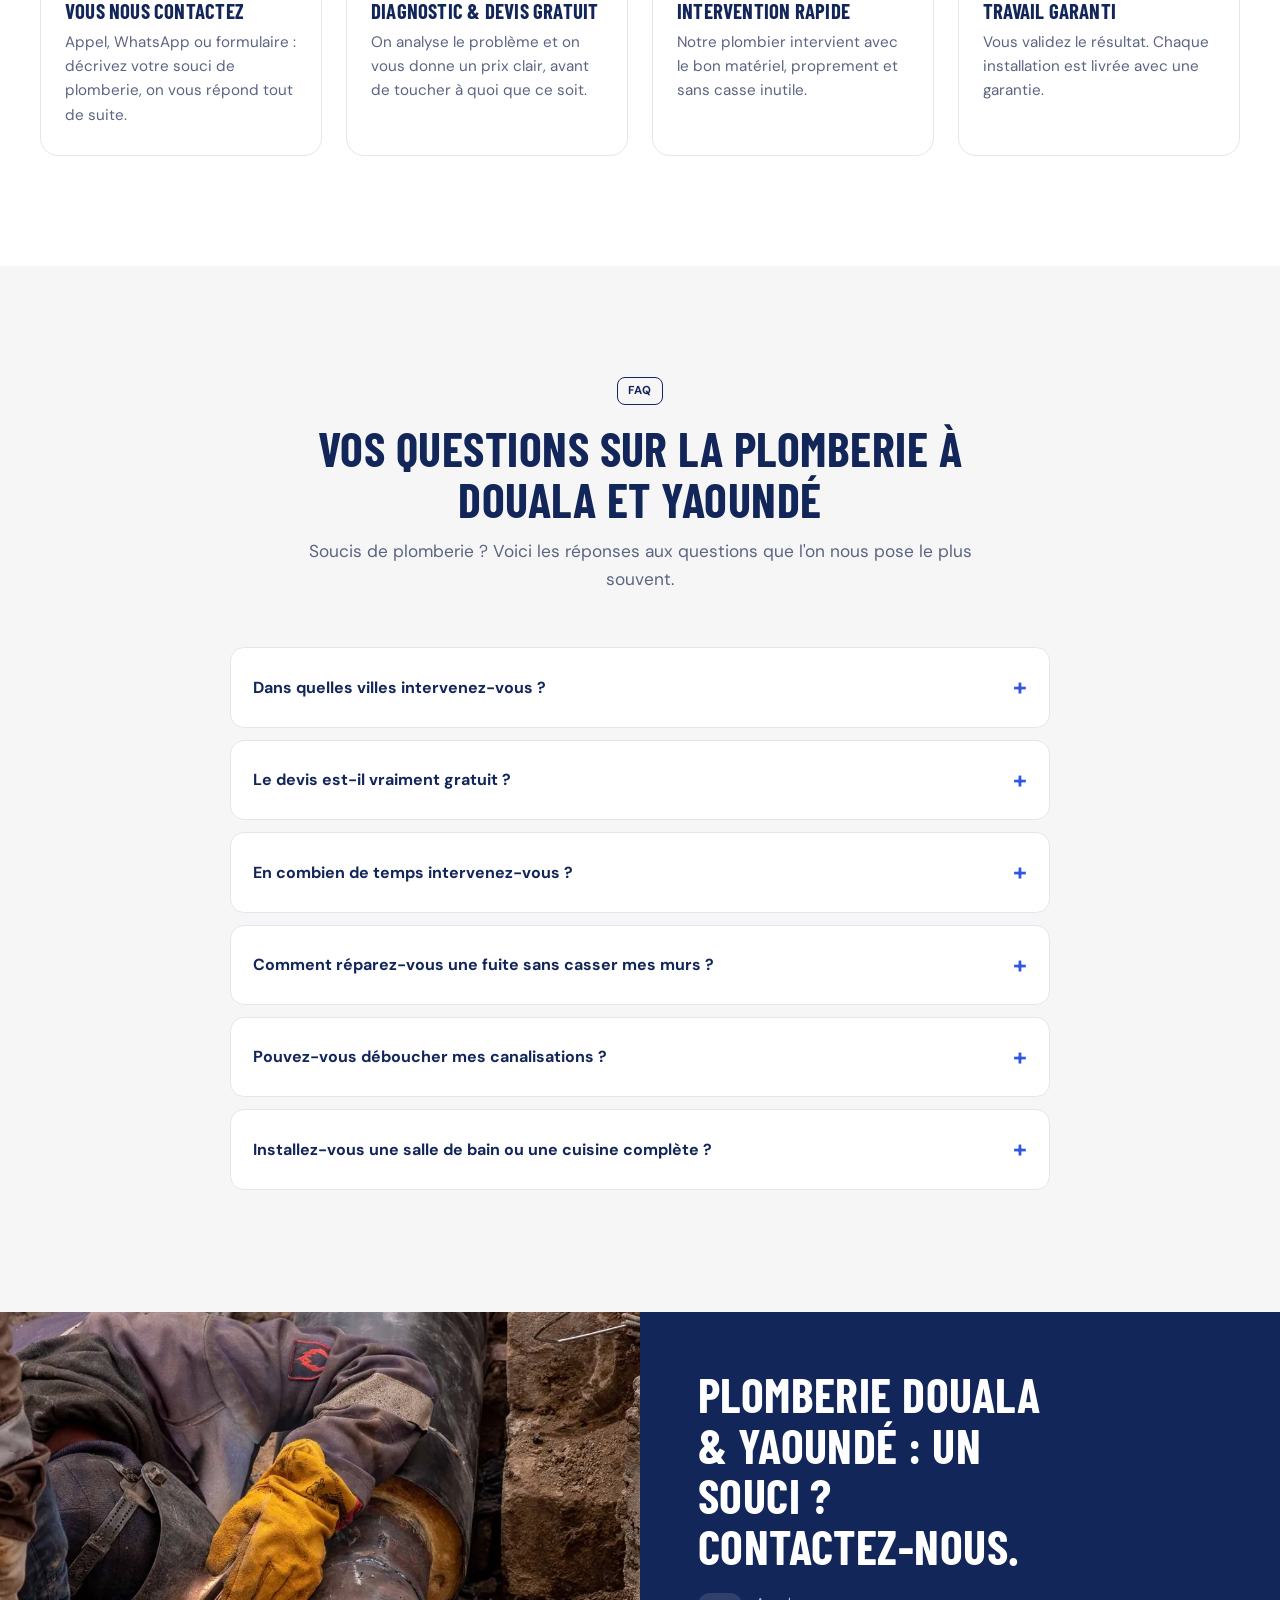
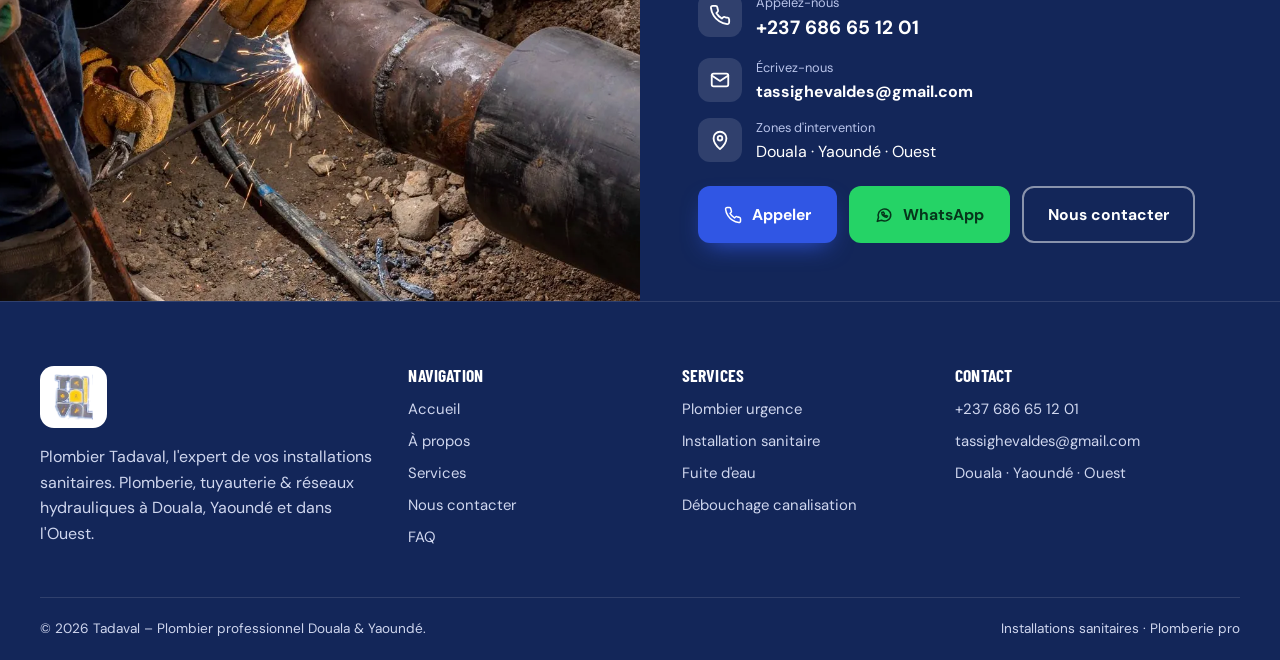
==== commit 96d4dd60: "Refonte du site pour Tadaval : nouveau logo, coordonnées, zones Douala/Yaoundé/Ouest Co-Authored-By:" ====
--- a/index.html
+++ b/index.html
@@ -3,24 +3,24 @@
 <head>
 <meta charset="utf-8">
 <meta name="viewport" content="width=device-width,initial-scale=1">
-<title>Plombier professionnel Douala | Plomberie – PGC cm</title>
-<meta name="description" content="PGC cm, plombier professionnel à Douala (Akwa) : plomberie sanitaire, fuite d'eau, débouchage, urgence 24/7. Devis gratuit. Appelez le 693 41 58 63.">
+<title>Plombier professionnel Douala & Yaoundé | Tadaval</title>
+<meta name="description" content="Plombier Tadaval, l'expert de vos installations sanitaires à Douala, Yaoundé et dans l'Ouest. Plomberie, fuite d'eau, débouchage. Devis gratuit.">
 <link rel="preconnect" href="https://fonts.googleapis.com"><link rel="preconnect" href="https://fonts.gstatic.com" crossorigin>
 <link href="https://fonts.googleapis.com/css2?family=Barlow+Condensed:wght@600;700&family=DM+Sans:wght@400;500;600;700&display=swap" rel="stylesheet">
-<link rel="icon" href="assets/img/logo.webp">
+<link rel="icon" href="assets/img/logo.webp" type="image/webp">
 <link rel="stylesheet" href="assets/css/style.css">
 <!-- SEO -->
-<link rel="canonical" href="https://www.pgccm.com/">
+<link rel="canonical" href="https://www.tadaval.com/">
 <meta name="robots" content="index,follow,max-image-preview:large">
 <meta name="theme-color" content="#132659">
-<meta name="geo.region" content="CM-LT"><meta name="geo.placename" content="Douala">
-<meta property="og:type" content="website"><meta property="og:locale" content="fr_FR"><meta property="og:site_name" content="PGC cm">
-<meta property="og:title" content="Plombier professionnel Douala | Plomberie – PGC cm"><meta property="og:description" content="PGC cm, plombier professionnel à Douala (Akwa) : plomberie sanitaire, fuite d'eau, débouchage, urgence 24/7. Devis gratuit. Appelez le 693 41 58 63.">
-<meta property="og:url" content="https://www.pgccm.com/"><meta property="og:image" content="https://www.pgccm.com/assets/img/hero.webp">
-<meta name="twitter:card" content="summary_large_image"><meta name="twitter:title" content="Plombier professionnel Douala | Plomberie – PGC cm"><meta name="twitter:description" content="PGC cm, plombier professionnel à Douala (Akwa) : plomberie sanitaire, fuite d'eau, débouchage, urgence 24/7. Devis gratuit. Appelez le 693 41 58 63."><meta name="twitter:image" content="https://www.pgccm.com/assets/img/hero.webp">
+<meta name="geo.region" content="CM"><meta name="geo.placename" content="Douala, Yaoundé">
+<meta property="og:type" content="website"><meta property="og:locale" content="fr_FR"><meta property="og:site_name" content="Tadaval">
+<meta property="og:title" content="Plombier professionnel Douala & Yaoundé | Tadaval"><meta property="og:description" content="Plombier Tadaval, l'expert de vos installations sanitaires à Douala, Yaoundé et dans l'Ouest. Plomberie, fuite d'eau, débouchage. Devis gratuit.">
+<meta property="og:url" content="https://www.tadaval.com/"><meta property="og:image" content="https://www.tadaval.com/assets/img/hero.webp">
+<meta name="twitter:card" content="summary_large_image"><meta name="twitter:title" content="Plombier professionnel Douala & Yaoundé | Tadaval"><meta name="twitter:description" content="Plombier Tadaval, l'expert de vos installations sanitaires à Douala, Yaoundé et dans l'Ouest. Plomberie, fuite d'eau, débouchage. Devis gratuit."><meta name="twitter:image" content="https://www.tadaval.com/assets/img/hero.webp">
 <link rel="preload" as="image" href="assets/img/hero.webp" fetchpriority="high">
-<script type="application/ld+json">{"@context": "https://schema.org", "@type": ["Plumber", "LocalBusiness"], "@id": "https://www.pgccm.com/#business", "name": "PGC cm", "slogan": "Un bâtiment plus sûr et plus sain.", "url": "https://www.pgccm.com/", "image": "https://www.pgccm.com/assets/img/hero.webp", "logo": "https://www.pgccm.com/assets/img/logo.webp", "telephone": "+237693415863", "address": {"@type": "PostalAddress", "streetAddress": "Rue Castelnau, Akwa", "addressLocality": "Douala", "addressCountry": "CM"}, "areaServed": {"@type": "City", "name": "Douala"}, "openingHoursSpecification": [{"@type": "OpeningHoursSpecification", "dayOfWeek": ["Monday", "Tuesday", "Wednesday", "Thursday", "Friday", "Saturday"], "opens": "08:00", "closes": "18:00"}], "hasOfferCatalog": {"@type": "OfferCatalog", "name": "Services de plomberie", "itemListElement": [{"@type": "Offer", "itemOffered": {"@type": "Service", "name": "Plombier urgence"}}, {"@type": "Offer", "itemOffered": {"@type": "Service", "name": "Installation sanitaire"}}, {"@type": "Offer", "itemOffered": {"@type": "Service", "name": "Réparation de fuite d'eau"}}, {"@type": "Offer", "itemOffered": {"@type": "Service", "name": "Débouchage de canalisation"}}, {"@type": "Offer", "itemOffered": {"@type": "Service", "name": "Plomberie de piscine"}}, {"@type": "Offer", "itemOffered": {"@type": "Service", "name": "Sécurité incendie"}}]}}</script>
-<script type="application/ld+json">{"@context": "https://schema.org", "@type": "FAQPage", "mainEntity": [{"@type": "Question", "name": "Plombier à Douala : en combien de temps intervenez-vous ?", "acceptedAnswer": {"@type": "Answer", "text": "Pour une urgence (tuyau éclaté, grosse fuite, eau coupée), nous venons en priorité, de jour comme de nuit. Pour les autres demandes, nous passons en général sous 24 heures."}}, {"@type": "Question", "name": "Le devis est-il vraiment gratuit ?", "acceptedAnswer": {"@type": "Answer", "text": "Oui. Nous évaluons votre besoin et vous donnons un prix clair avant le début des travaux, sans engagement."}}, {"@type": "Question", "name": "Comment réparez-vous une fuite sans casser mes murs ?", "acceptedAnswer": {"@type": "Answer", "text": "Nous localisons d'abord la fuite avec précision, pour ne casser que le strict nécessaire, puis nous réparons et remettons proprement."}}, {"@type": "Question", "name": "Pouvez-vous déboucher mes canalisations le jour même ?", "acceptedAnswer": {"@type": "Answer", "text": "Dans la grande majorité des cas, oui. WC bouché, évier ou douche qui stagne : nous débouchons sans abîmer vos carreaux."}}, {"@type": "Question", "name": "Installez-vous une salle de bain ou une cuisine complète ?", "acceptedAnswer": {"@type": "Answer", "text": "Oui, en neuf comme en rénovation : salle de bain, WC et cuisine, avec une garantie sur l'installation."}}, {"@type": "Question", "name": "Intervenez-vous sur les piscines et la sécurité incendie ?", "acceptedAnswer": {"@type": "Answer", "text": "Oui, nous réalisons les réseaux hydrauliques de piscines ainsi que la tuyauterie de sécurité incendie (sprinklers)."}}, {"@type": "Question", "name": "Comment vous contacter rapidement ?", "acceptedAnswer": {"@type": "Answer", "text": "Appelez le 693 41 58 63, écrivez-nous sur WhatsApp ou remplissez le formulaire de devis. Nous sommes disponibles du lundi au samedi dès 8h, et 24/7 pour les urgences."}}]}</script>
+<script type="application/ld+json">{"@context": "https://schema.org", "@type": ["Plumber", "LocalBusiness"], "@id": "https://www.tadaval.com/#business", "name": "Tadaval", "alternateName": "Plombier Tadaval", "slogan": "L'expert de vos installations sanitaires.", "url": "https://www.tadaval.com/", "image": "https://www.tadaval.com/assets/img/hero.webp", "logo": "https://www.tadaval.com/assets/img/logo.webp", "telephone": "+237686651201", "email": "tassighevaldes@gmail.com", "areaServed": [{"@type": "City", "name": "Douala"}, {"@type": "City", "name": "Yaoundé"}, {"@type": "AdministrativeArea", "name": "Région de l'Ouest, Cameroun"}], "address": {"@type": "PostalAddress", "addressLocality": "Douala", "addressCountry": "CM"}, "hasOfferCatalog": {"@type": "OfferCatalog", "name": "Services de plomberie", "itemListElement": [{"@type": "Offer", "itemOffered": {"@type": "Service", "name": "Plombier urgence"}}, {"@type": "Offer", "itemOffered": {"@type": "Service", "name": "Installation sanitaire"}}, {"@type": "Offer", "itemOffered": {"@type": "Service", "name": "Fuite d'eau"}}, {"@type": "Offer", "itemOffered": {"@type": "Service", "name": "Débouchage canalisation"}}]}}</script>
+<script type="application/ld+json">{"@context": "https://schema.org", "@type": "FAQPage", "mainEntity": [{"@type": "Question", "name": "Dans quelles villes intervenez-vous ?", "acceptedAnswer": {"@type": "Answer", "text": "Nous intervenons à Douala, à Yaoundé et dans toute la région de l'Ouest. Appelez-nous ou écrivez sur WhatsApp : on vous confirme tout de suite si nous pouvons venir chez vous."}}, {"@type": "Question", "name": "Le devis est-il vraiment gratuit ?", "acceptedAnswer": {"@type": "Answer", "text": "Oui. Nous évaluons votre besoin et vous donnons un prix clair avant le début des travaux, sans engagement."}}, {"@type": "Question", "name": "En combien de temps intervenez-vous ?", "acceptedAnswer": {"@type": "Answer", "text": "Pour une urgence (tuyau éclaté, grosse fuite, eau coupée), nous venons en priorité. Pour les autres demandes, nous convenons ensemble d'un créneau rapide."}}, {"@type": "Question", "name": "Comment réparez-vous une fuite sans casser mes murs ?", "acceptedAnswer": {"@type": "Answer", "text": "Nous localisons d'abord la fuite avec précision, pour ne casser que le strict nécessaire, puis nous réparons et remettons proprement."}}, {"@type": "Question", "name": "Pouvez-vous déboucher mes canalisations ?", "acceptedAnswer": {"@type": "Answer", "text": "Oui. WC bouché, évier qui ne coule plus, douche qui stagne : nous débouchons sans abîmer vos carreaux."}}, {"@type": "Question", "name": "Installez-vous une salle de bain ou une cuisine complète ?", "acceptedAnswer": {"@type": "Answer", "text": "Oui, en neuf comme en rénovation : salle de bain, WC et cuisine, avec une garantie sur l'installation."}}]}</script>
 <!-- /SEO -->
 </head>
 <body>
@@ -28,7 +28,7 @@
 <header class="site-header">
   <div class="container">
     <nav class="nav" aria-label="Navigation principale">
-      <a class="brand" href="index.html"><img width="375" height="400" src="assets/img/logo.webp" alt="Logo PGC cm plombier Douala"><span>PGC cm</span></a>
+      <a class="brand" href="index.html"><img width="353" height="420" src="assets/img/logo.webp" alt="Logo Tadaval, plombier à Douala et Yaoundé"><span>Tadaval</span></a>
       <button class="burger" aria-label="Ouvrir le menu" aria-expanded="false"><i data-i="menu"></i></button>
       <ul class="menu">
         <li><a class="active" href="index.html">Accueil</a></li>
@@ -40,13 +40,11 @@
             <a href="index.html#sanitaire"><span class="ic"><i data-i="bath"></i></span><span><strong>Installation sanitaire</strong><small>Salle de bain, WC, cuisine</small></span></a>
             <a href="index.html#fuite"><span class="ic"><i data-i="drop"></i></span><span><strong>Fuite d'eau</strong><small>Détection et réparation</small></span></a>
             <a href="index.html#debouchage"><span class="ic"><i data-i="pipe"></i></span><span><strong>Débouchage canalisation</strong><small>WC, évier, douche</small></span></a>
-            <a href="index.html#piscine"><span class="ic"><i data-i="pool"></i></span><span><strong>Piscine</strong><small>Installation et réseaux</small></span></a>
-            <a href="index.html#incendie"><span class="ic"><i data-i="fire"></i></span><span><strong>Sécurité incendie</strong><small>Réseaux et sprinklers</small></span></a>
           </div>
         </li>
         <li><a href="contact.html">Nous contacter</a></li>
       </ul>
-      <a class="nav-call" href="tel:+237693415863"><span class="ic"><i data-i="phone"></i></span><span><small>Appel ou WhatsApp</small>693 41 58 63</span></a>
+      <a class="nav-call" href="tel:+237686651201"><span class="ic"><i data-i="phone"></i></span><span><small>Appel ou WhatsApp</small>+237 686 65 12 01</span></a>
     </nav>
   </div>
 </header>
@@ -54,30 +52,30 @@
 <main>
 <!-- BANNIÈRE -->
 <section class="hero">
-  <img class="hero-img" src="assets/img/hero.webp" width="1400" height="1050" alt="Plombier professionnel à Douala avec sa clé à tuyau" fetchpriority="high" decoding="async">
-  <div class="container">
-    <span class="tag">Plomberie Douala · Urgence 24/7</span>
+  <img width="1400" height="1050" class="hero-img" src="assets/img/hero.webp" alt="Plombier professionnel avec sa clé à tuyau" fetchpriority="high" decoding="async">
+  <div class="container">
+    <span class="tag">Plombier Tadaval · Douala · Yaoundé · Ouest</span>
     <h1>Votre plombier <em>professionnel</em> près de vous.</h1>
-    <p class="sub">Une expertise de qualité pour tous vos problèmes de plomberie, tuyauterie &amp; réseaux hydrauliques. Plombier de Douala, nous intervenons vite et proprement.</p>
+    <p class="sub">Plombier Tadaval, l'expert de vos installations sanitaires. Plomberie, tuyauterie &amp; réseaux hydrauliques à Douala, Yaoundé et dans l'Ouest : on intervient vite et proprement.</p>
     <div class="cta-row">
-      <a class="btn btn-primary" href="tel:+237693415863"><i data-i="phone"></i> Appeler maintenant</a>
-      <a class="btn btn-wa" href="https://wa.me/237693415863?text=Bonjour%20PGC%20cm%2C%20j%27ai%20un%20souci%20de%20plomberie." target="_blank" rel="noopener"><i data-i="wa"></i> WhatsApp</a>
+      <a class="btn btn-primary" href="tel:+237686651201"><i data-i="phone"></i> Appeler maintenant</a>
+      <a class="btn btn-wa" href="https://wa.me/237686651201?text=Bonjour%20Tadaval%2C%20j%27ai%20un%20souci%20de%20plomberie." target="_blank" rel="noopener"><i data-i="wa"></i> WhatsApp</a>
     </div>
     <ul class="proofs">
-      <li><i data-i="clock"></i> Disponible 24/7</li>
       <li><i data-i="file"></i> Devis gratuit</li>
-      <li><i data-i="check"></i> +100 chantiers réalisés</li>
+      <li><i data-i="bolt"></i> Intervention rapide</li>
+      <li><i data-i="pin"></i> Douala · Yaoundé · Ouest</li>
     </ul>
     <aside class="hero-side" aria-label="Informations clés">
       <ul class="hero-chips">
-        <li><b>+100</b><span>chantiers réalisés</span></li>
-        <li><b>24/7</b><span>urgences plomberie</span></li>
+        <li><b>3</b><span>zones d'intervention</span></li>
+        <li><b>Rapide</b><span>réponse immédiate</span></li>
         <li><b>0 F</b><span>devis gratuit</span></li>
       </ul>
       <div class="hero-card">
-        <span class="live"><i></i> Équipe disponible</span>
-        <p>Lundi – samedi, dès 8h<br>Urgences 24/7 à Douala</p>
-        <a href="tel:+237693415863"><i data-i="phone"></i> 693 41 58 63</a>
+        <span class="live"><i></i> Réponse rapide</span>
+        <p>Douala · Yaoundé · Ouest<br>Appel ou WhatsApp</p>
+        <a href="tel:+237686651201"><i data-i="phone"></i> +237 686 65 12 01</a>
       </div>
     </aside>
   </div>
@@ -91,7 +89,7 @@
       <input name="nom" type="text" placeholder="Votre nom complet" aria-label="Nom complet" required>
       <input name="tel" type="tel" placeholder="Téléphone" aria-label="Téléphone" required>
       <select name="service" aria-label="Service souhaité">
-        <option>Plombier urgence</option><option>Installation sanitaire</option><option>Fuite d'eau</option><option>Débouchage canalisation</option><option>Piscine</option><option>Sécurité incendie</option>
+<option>Plombier urgence</option><option>Installation sanitaire</option><option>Fuite d'eau</option><option>Débouchage canalisation</option>
       </select>
       <button class="btn btn-primary" type="submit">Demander un devis</button>
     </form>
@@ -102,16 +100,15 @@
 <section class="section" id="qui-sommes-nous">
   <div class="container split">
     <div class="photo-anim reveal">
-      <img width="443" height="590" src="assets/img/chantier-1.webp" alt="Équipe de plombiers PGC cm sur un chantier à Douala" loading="lazy">
-      <div class="badge"><b data-count="100" data-suffix="+">0</b><span>chantiers réalisés</span></div>
+      <img width="828" height="828" src="assets/img/fondateur.webp" alt="Le plombier Tadaval en tenue de chantier, casque et gilet" loading="lazy">
+      <div class="badge"><b data-count="3">0</b><span>zones d'intervention</span></div>
     </div>
     <div class="story reveal">
       <span class="tag">Qui nous sommes</span>
-      <h2>Plombier à Douala : un souci d'eau ne devrait jamais gâcher votre journée</h2>
-      <p class="problem">Un matin, plus d'eau au robinet. Ou pire : une fuite cachée dans le mur qui fait grimper la facture et abîme les carreaux. Vous appelez un plombier, il ne vient pas, ou il revient trois fois sans régler le problème. En pleine nuit, quand un tuyau éclate, on se sent seul face à l'eau qui coule.</p>
-      <p class="solution"><strong>PGC cm</strong> est le plombier professionnel de Douala qui change ça. Une équipe qualifiée, basée à Akwa, qui répond vite, localise le problème avec précision et répare proprement, sans casser plus que nécessaire. Du simple débouchage aux réseaux hydrauliques d'un chantier complet, vous avez un interlocuteur, un devis clair et un travail garanti.</p>
-      <p><em>« Un bâtiment plus sûr et plus sain. »</em> — c'est notre promesse, à chaque intervention.</p>
-      <a class="btn btn-outline" href="a-propos.html">Découvrir PGC cm <i data-i="arrow"></i></a>
+      <h2>Plombier à Douala et Yaoundé : un souci d'eau ne devrait jamais gâcher votre journée</h2>
+      <p class="problem">Un matin, plus d'eau au robinet. Ou pire : une fuite cachée dans le mur qui fait grimper la facture et abîme les carreaux. Vous appelez un plombier, il ne vient pas, ou il revient trois fois sans régler le problème. Quand une installation sanitaire est mal faite, on le paie pendant des années.</p>
+      <p class="solution"><strong>Plombier Tadaval</strong> change ça. Spécialiste des installations sanitaires, nous localisons le problème avec précision, nous expliquons ce que nous allons faire et nous réparons proprement, sans casser plus que nécessaire. Du simple débouchage aux réseaux hydrauliques d'un chantier, vous avez un interlocuteur, un devis clair et un travail garanti, à Douala, à Yaoundé et dans l'Ouest.</p>
+      <a class="btn btn-outline" href="a-propos.html">Découvrir Tadaval <i data-i="arrow"></i></a>
     </div>
   </div>
 </section>
@@ -122,32 +119,24 @@
     <div class="head-center reveal">
       <span class="tag">Nos solutions</span>
       <h2>Plomberie sanitaire &amp; réseaux : tout ce qu'il vous faut</h2>
-      <p class="lead">Plombier autour de vous à Douala : choisissez le service dont vous avez besoin, on s'occupe du reste.</p>
+      <p class="lead">Plombier autour de vous à Douala, Yaoundé et dans l'Ouest : choisissez le service dont vous avez besoin, on s'occupe du reste.</p>
     </div>
     <div class="cards">
       <article class="card urgent reveal" id="urgence">
-        <div class="thumb"><img width="1400" height="935" src="assets/img/urgence.webp" alt="Canalisation réparée par un plombier urgence à Douala" loading="lazy"><span class="ic"><i data-i="bolt"></i></span></div>
-        <div class="body"><h3>Plombier urgence</h3><p>Tuyau éclaté, fuite qui coule vite, eau coupée. On arrive en priorité, de jour comme de nuit dans tout Douala.</p><a class="more" href="tel:+237693415863">Appeler maintenant <i data-i="arrow"></i></a></div>
+        <div class="thumb"><img width="1400" height="935" src="assets/img/urgence.webp" alt="Canalisation réparée par un plombier urgence" loading="lazy"><span class="ic"><i data-i="bolt"></i></span></div>
+        <div class="body"><h3>Plombier urgence</h3><p>Tuyau éclaté, fuite qui coule vite, eau coupée. On arrive en priorité, à Douala, Yaoundé et dans l'Ouest.</p><a class="more" href="tel:+237686651201">Appeler maintenant <i data-i="arrow"></i></a></div>
       </article>
       <article class="card reveal" id="sanitaire">
-        <div class="thumb"><img width="1536" height="2048" src="assets/img/sanitaire.webp" alt="Installation sanitaire : baignoire sur pieds et vasque" loading="lazy"><span class="ic"><i data-i="bath"></i></span></div>
+        <div class="thumb"><img width="443" height="590" src="assets/img/chantier-tadaval.webp" alt="Plombier Tadaval sur un chantier d'installation sanitaire" loading="lazy"><span class="ic"><i data-i="bath"></i></span></div>
         <div class="body"><h3>Installation sanitaire</h3><p>Salle de bain complète, WC, cuisine. Que vous construisiez neuf ou que vous rénoviez, on installe tout proprement avec une garantie.</p><a class="more" href="contact.html">Demander un devis <i data-i="arrow"></i></a></div>
       </article>
       <article class="card reveal" id="fuite">
-        <div class="thumb"><img width="1536" height="2048" src="assets/img/fuite.webp" alt="Vanne et douchette installées par un plombier professionnel" loading="lazy"><span class="ic"><i data-i="drop"></i></span></div>
+        <div class="thumb"><img width="1400" height="935" src="assets/img/collecteur.webp" alt="Collecteur et manomètre pour la détection de fuite d'eau" loading="lazy"><span class="ic"><i data-i="drop"></i></span></div>
         <div class="body"><h3>Fuite d'eau</h3><p>Fuite visible ou cachée dans les murs. On localise le problème rapidement et on répare sans casser plus que nécessaire.</p><a class="more" href="contact.html">Demander un devis <i data-i="arrow"></i></a></div>
       </article>
       <article class="card reveal" id="debouchage">
-        <div class="thumb"><img width="1536" height="2048" src="assets/img/debouchage.webp" alt="Lavabo et évacuation après débouchage de canalisation" loading="lazy"><span class="ic"><i data-i="pipe"></i></span></div>
-        <div class="body"><h3>Débouchage canalisation</h3><p>WC bouché, évier qui ne coule plus, douche qui stagne. On débouche vos canalisations le jour même sans abîmer les carreaux.</p><a class="more" href="contact.html">Demander un devis <i data-i="arrow"></i></a></div>
-      </article>
-      <article class="card reveal" id="piscine">
-        <div class="thumb"><img width="1400" height="935" src="assets/img/piscine.webp" alt="Pompe et collecteur hydraulique pour piscine" loading="lazy"><span class="ic"><i data-i="pool"></i></span></div>
-        <div class="body"><h3>Piscine</h3><p>Installation et entretien des réseaux hydrauliques de votre piscine : pompes, tuyauterie, circulation et étanchéité.</p><a class="more" href="contact.html">Demander un devis <i data-i="arrow"></i></a></div>
-      </article>
-      <article class="card reveal" id="incendie">
-        <div class="thumb"><img width="960" height="956" src="assets/img/incendie.webp" alt="Réseau de sécurité incendie avec sprinklers" loading="lazy"><span class="ic"><i data-i="fire"></i></span></div>
-        <div class="body"><h3>Sécurité incendie</h3><p>Réseaux de sprinklers et tuyauterie incendie pour des bâtiments plus sûrs : installation, contrôle et mise en conformité.</p><a class="more" href="contact.html">Demander un devis <i data-i="arrow"></i></a></div>
+        <div class="thumb"><img width="1400" height="1050" src="assets/img/tranchee.webp" alt="Intervention sur canalisation en tranchée" loading="lazy"><span class="ic"><i data-i="pipe"></i></span></div>
+        <div class="body"><h3>Débouchage canalisation</h3><p>WC bouché, évier qui ne coule plus, douche qui stagne. On débouche vos canalisations sans abîmer vos carreaux.</p><a class="more" href="contact.html">Demander un devis <i data-i="arrow"></i></a></div>
       </article>
     </div>
   </div>
@@ -163,7 +152,7 @@
     <div class="steps">
       <div class="step reveal"><div class="ic"><i data-i="phone"></i></div><h3>Vous nous contactez</h3><p>Appel, WhatsApp ou formulaire : décrivez votre souci de plomberie, on vous répond tout de suite.</p></div>
       <div class="step reveal"><div class="ic"><i data-i="search"></i></div><h3>Diagnostic &amp; devis gratuit</h3><p>On analyse le problème et on vous donne un prix clair, avant de toucher à quoi que ce soit.</p></div>
-      <div class="step reveal"><div class="ic"><i data-i="tool"></i></div><h3>Intervention rapide</h3><p>Notre plombier de Douala intervient avec le bon matériel, proprement et sans casse inutile.</p></div>
+      <div class="step reveal"><div class="ic"><i data-i="tool"></i></div><h3>Intervention rapide</h3><p>Notre plombier intervient avec le bon matériel, proprement et sans casse inutile.</p></div>
       <div class="step reveal"><div class="ic"><i data-i="shield"></i></div><h3>Travail garanti</h3><p>Vous validez le résultat. Chaque installation est livrée avec une garantie.</p></div>
     </div>
   </div>
@@ -174,55 +163,58 @@
   <div class="container">
     <div class="head-center reveal">
       <span class="tag">FAQ</span>
-      <h2>Vos questions sur la plomberie à Douala</h2>
+      <h2>Vos questions sur la plomberie à Douala et Yaoundé</h2>
       <p class="lead">Soucis de plomberie ? Voici les réponses aux questions que l'on nous pose le plus souvent.</p>
     </div>
     <div class="faq">
-      <details class="reveal"><summary>Plombier à Douala : en combien de temps intervenez-vous ?</summary><p>Pour une urgence (tuyau éclaté, grosse fuite, eau coupée), nous venons en priorité, de jour comme de nuit. Pour les autres demandes, nous passons en général sous 24 heures.</p></details>
+      <details class="reveal"><summary>Dans quelles villes intervenez-vous ?</summary><p>Nous intervenons à Douala, à Yaoundé et dans toute la région de l'Ouest. Appelez-nous ou écrivez sur WhatsApp : on vous confirme tout de suite si nous pouvons venir chez vous.</p></details>
       <details class="reveal"><summary>Le devis est-il vraiment gratuit ?</summary><p>Oui. Nous évaluons votre besoin et vous donnons un prix clair avant le début des travaux, sans engagement.</p></details>
+      <details class="reveal"><summary>En combien de temps intervenez-vous ?</summary><p>Pour une urgence (tuyau éclaté, grosse fuite, eau coupée), nous venons en priorité. Pour les autres demandes, nous convenons ensemble d'un créneau rapide.</p></details>
       <details class="reveal"><summary>Comment réparez-vous une fuite sans casser mes murs ?</summary><p>Nous localisons d'abord la fuite avec précision, pour ne casser que le strict nécessaire, puis nous réparons et remettons proprement.</p></details>
-      <details class="reveal"><summary>Pouvez-vous déboucher mes canalisations le jour même ?</summary><p>Dans la grande majorité des cas, oui. WC bouché, évier ou douche qui stagne : nous débouchons sans abîmer vos carreaux.</p></details>
+      <details class="reveal"><summary>Pouvez-vous déboucher mes canalisations ?</summary><p>Oui. WC bouché, évier qui ne coule plus, douche qui stagne : nous débouchons sans abîmer vos carreaux.</p></details>
       <details class="reveal"><summary>Installez-vous une salle de bain ou une cuisine complète ?</summary><p>Oui, en neuf comme en rénovation : salle de bain, WC et cuisine, avec une garantie sur l'installation.</p></details>
-      <details class="reveal"><summary>Intervenez-vous sur les piscines et la sécurité incendie ?</summary><p>Oui, nous réalisons les réseaux hydrauliques de piscines ainsi que la tuyauterie de sécurité incendie (sprinklers).</p></details>
-      <details class="reveal"><summary>Comment vous contacter rapidement ?</summary><p>Appelez le 693 41 58 63, écrivez-nous sur WhatsApp ou remplissez le formulaire de devis. Nous sommes disponibles du lundi au samedi dès 8h, et 24/7 pour les urgences.</p></details>
     </div>
   </div>
 </section>
 
 <section class="cta-section">
   <div class="cta-band reveal">
-    <div class="cta-media"><img width="1400" height="933" src="assets/img/soudure.webp" alt="Soudure de canalisation par les plombiers PGC cm à Douala" loading="lazy"></div>
+    <div class="cta-media"><img width="1400" height="933" src="assets/img/soudure.webp" alt="Plombier Tadaval au travail sur une canalisation" loading="lazy"></div>
     <div class="cta-info">
-      <h2>Plomberie Douala : une urgence ? On est là 24/7.</h2>
+      <h2>Plomberie Douala &amp; Yaoundé : un souci ? Contactez-nous.</h2>
       <ul class="cta-list">
-        <li><i data-i="phone"></i><span><small>Appelez-nous</small><a href="tel:+237693415863">+237 693 41 58 63</a></span></li>
-        <li><i data-i="pin"></i><span><small>Adresse</small>Akwa, Rue Castelnau, Douala</span></li>
-        <li><i data-i="clock"></i><span><small>Horaires</small>Lundi – Samedi, dès 8h · Urgences 24/7</span></li>
+        <li><i data-i="phone"></i><span><small>Appelez-nous</small><a href="tel:+237686651201">+237 686 65 12 01</a></span></li>
+        <li><i data-i="mail"></i><span><small>Écrivez-nous</small><a href="mailto:tassighevaldes@gmail.com" style="font-size:1rem">tassighevaldes@gmail.com</a></span></li>
+        <li><i data-i="pin"></i><span><small>Zones d'intervention</small>Douala · Yaoundé · Ouest</span></li>
       </ul>
       <div class="cta-row">
-        <a class="btn btn-primary" href="tel:+237693415863"><i data-i="phone"></i> Appeler</a>
-        <a class="btn btn-wa" href="https://wa.me/237693415863" target="_blank" rel="noopener"><i data-i="wa"></i> WhatsApp</a>
+        <a class="btn btn-primary" href="tel:+237686651201"><i data-i="phone"></i> Appeler</a>
+        <a class="btn btn-wa" href="https://wa.me/237686651201" target="_blank" rel="noopener"><i data-i="wa"></i> WhatsApp</a>
         <a class="btn btn-ghost" href="contact.html">Nous contacter</a>
       </div>
     </div>
-  </div></section>
+  </div>
+</section>
 </main>
 
 <footer>
   <div class="container">
     <div class="foot-grid">
-      <div><span class="foot-logo"><img width="375" height="400" src="assets/img/logo.webp" alt="PGC cm"></span><p>Un bâtiment plus sûr et plus sain. Plomberie, tuyauterie &amp; réseaux hydrauliques à Douala.</p></div>
+      <div><span class="foot-logo"><img width="353" height="420" src="assets/img/logo.webp" alt="Tadaval"></span><p>Plombier Tadaval, l'expert de vos installations sanitaires. Plomberie, tuyauterie &amp; réseaux hydrauliques à Douala, Yaoundé et dans l'Ouest.</p></div>
       <div><h4>Navigation</h4><ul><li><a href="index.html">Accueil</a></li><li><a href="a-propos.html">À propos</a></li><li><a href="index.html#services">Services</a></li><li><a href="contact.html">Nous contacter</a></li><li><a href="index.html#faq">FAQ</a></li></ul></div>
-      <div><h4>Services</h4><ul><li><a href="index.html#urgence">Plombier urgence</a></li><li><a href="index.html#sanitaire">Installation sanitaire</a></li><li><a href="index.html#fuite">Fuite d'eau</a></li><li><a href="index.html#debouchage">Débouchage</a></li><li><a href="index.html#piscine">Piscine</a></li><li><a href="index.html#incendie">Sécurité incendie</a></li></ul></div>
-      <div><h4>Contact</h4><ul><li><a href="tel:+237693415863">+237 693 41 58 63</a></li><li>Akwa, Rue Castelnau, Douala</li><li>Lundi – Samedi, dès 8h</li></ul></div>
-    </div>
-    <div class="copy"><span>© <span id="y">2026</span> PGC cm – Plombier professionnel Douala.</span><span>Plomberie sanitaire · Plomberie pro</span></div>
+      <div><h4>Services</h4><ul><li><a href="index.html#urgence">Plombier urgence</a></li>
+<li><a href="index.html#sanitaire">Installation sanitaire</a></li>
+<li><a href="index.html#fuite">Fuite d'eau</a></li>
+<li><a href="index.html#debouchage">Débouchage canalisation</a></li></ul></div>
+      <div><h4>Contact</h4><ul><li><a href="tel:+237686651201">+237 686 65 12 01</a></li><li><a href="mailto:tassighevaldes@gmail.com">tassighevaldes@gmail.com</a></li><li>Douala · Yaoundé · Ouest</li></ul></div>
+    </div>
+    <div class="copy"><span>© <span id="y">2026</span> Tadaval – Plombier professionnel Douala &amp; Yaoundé.</span><span>Installations sanitaires · Plomberie pro</span></div>
   </div>
 </footer>
 
 <div class="float-actions">
-  <a class="fa-wa" href="https://wa.me/237693415863" target="_blank" rel="noopener" aria-label="WhatsApp"><i data-i="wa"></i></a>
-  <a class="fa-call" href="tel:+237693415863" aria-label="Appeler"><i data-i="phone"></i></a>
+  <a class="fa-wa" href="https://wa.me/237686651201" target="_blank" rel="noopener" aria-label="WhatsApp"><i data-i="wa"></i></a>
+  <a class="fa-call" href="tel:+237686651201" aria-label="Appeler"><i data-i="phone"></i></a>
 </div>
 <button class="theme-toggle" type="button" aria-label="Changer le thème de couleurs">Thème : bleu</button>
 <script src="assets/js/main.js" defer></script>
--- a/assets/css/style.css
+++ b/assets/css/style.css
@@ -1,4 +1,4 @@
-/* ===== PGC cm — design system ===== */
+/* ===== Tadaval — design system ===== */
 :root{
   /* Thème 1 (par défaut) : bleu */
   --primary:#132659;
@@ -66,7 +66,7 @@
 .site-header{position:absolute;top:18px;left:0;right:0;z-index:50}
 .nav{background:#fff;border-radius:14px;box-shadow:0 10px 30px -12px rgba(0,0,0,.35);display:flex;align-items:center;justify-content:space-between;gap:20px;padding:10px 14px 10px 20px}
 .brand{display:flex;align-items:center;gap:10px;font-family:var(--font-head);font-weight:700;font-size:1.6rem;color:var(--primary);text-transform:uppercase}
-.brand img{height:44px;width:auto}
+.brand img{height:50px;width:auto}
 .menu{display:flex;align-items:center;gap:6px}
 .menu>li{position:relative}
 .menu>li>a,.menu>li>button{font:600 .95rem var(--font-body);color:var(--ink);padding:10px 14px;border-radius:10px;background:none;border:0;cursor:pointer;display:flex;align-items:center;gap:6px}
@@ -149,7 +149,7 @@
 /* ===== Services ===== */
 .head-center{text-align:center;max-width:720px;margin:0 auto 54px}
 .head-center .lead{margin:14px auto 0}
-.cards{display:grid;grid-template-columns:repeat(3,1fr);gap:24px}
+.cards{display:grid;grid-template-columns:repeat(4,1fr);gap:22px}
 .card{background:#fff;border:1px solid var(--line);border-radius:var(--radius);overflow:hidden;display:flex;flex-direction:column;transition:transform .3s,box-shadow .3s}
 .card:hover{transform:translateY(-6px);box-shadow:var(--shadow)}
 .card .thumb{aspect-ratio:16/10;overflow:hidden;position:relative}
